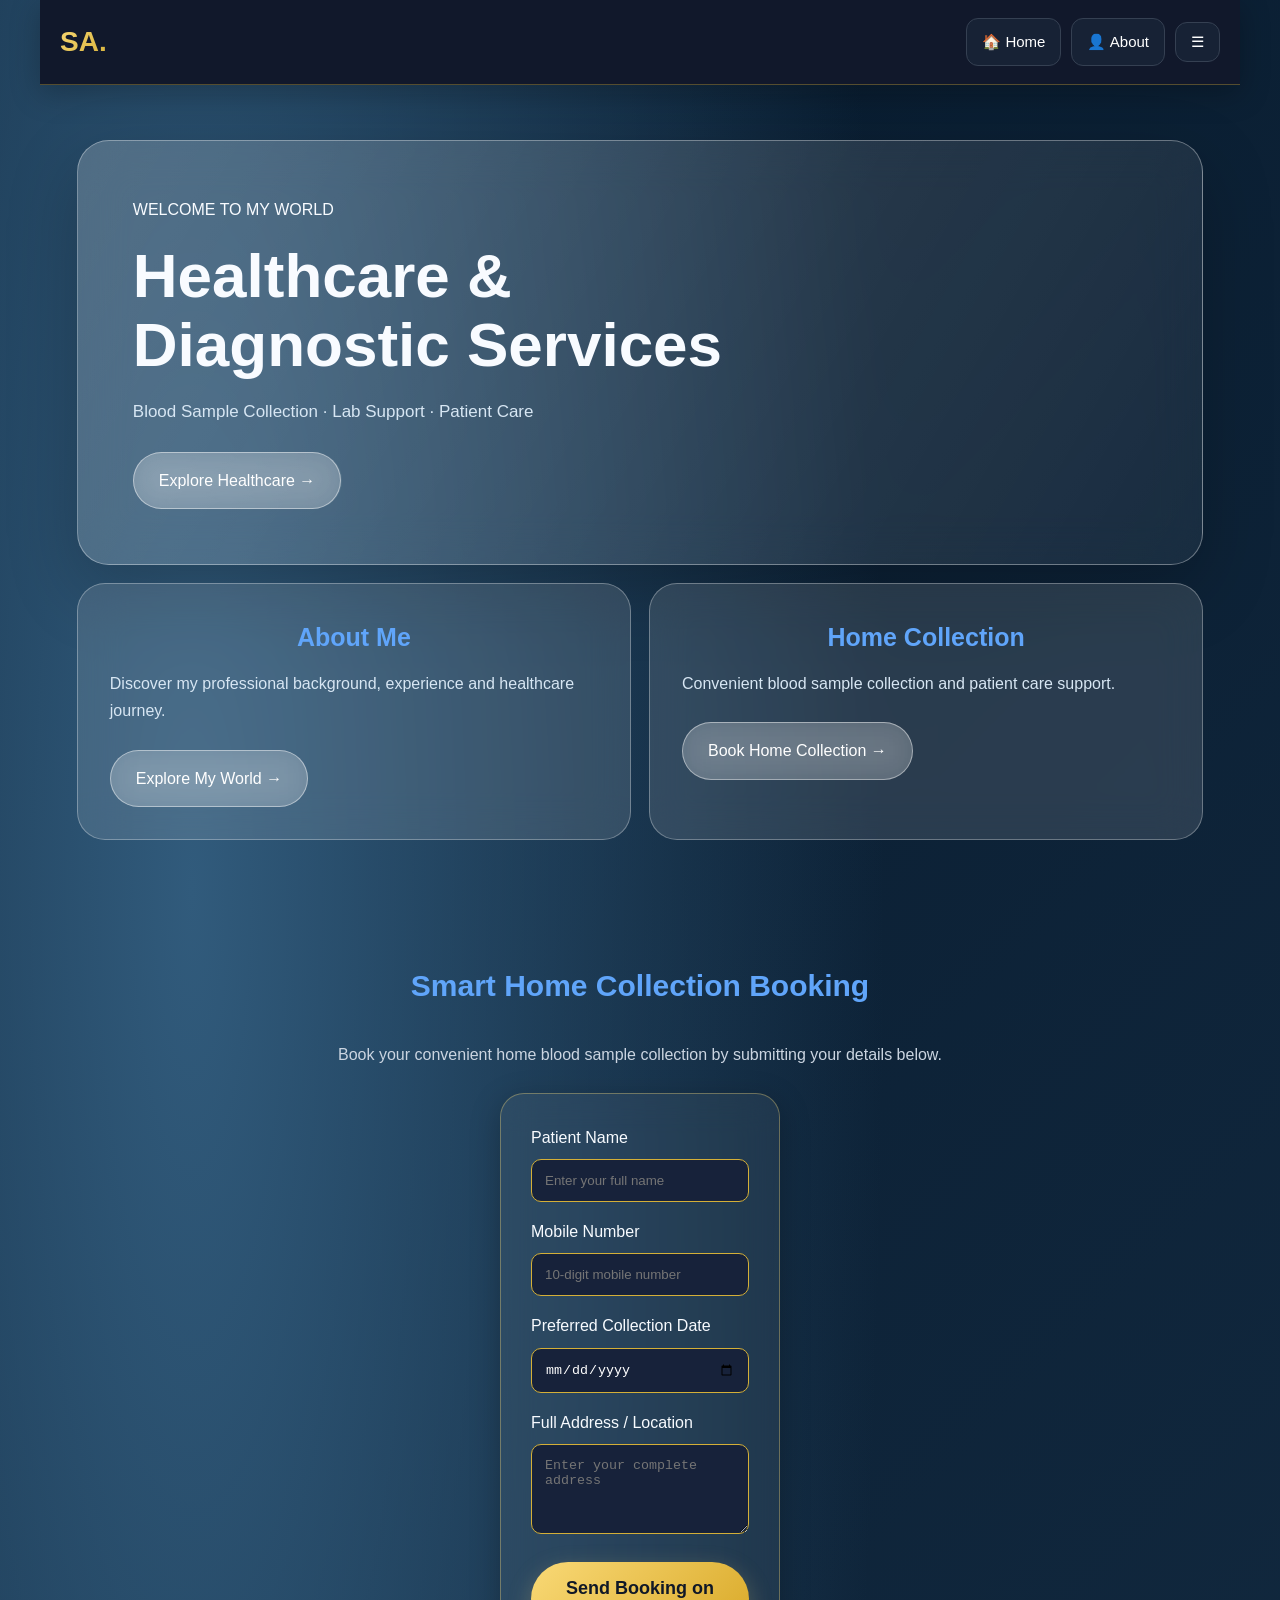
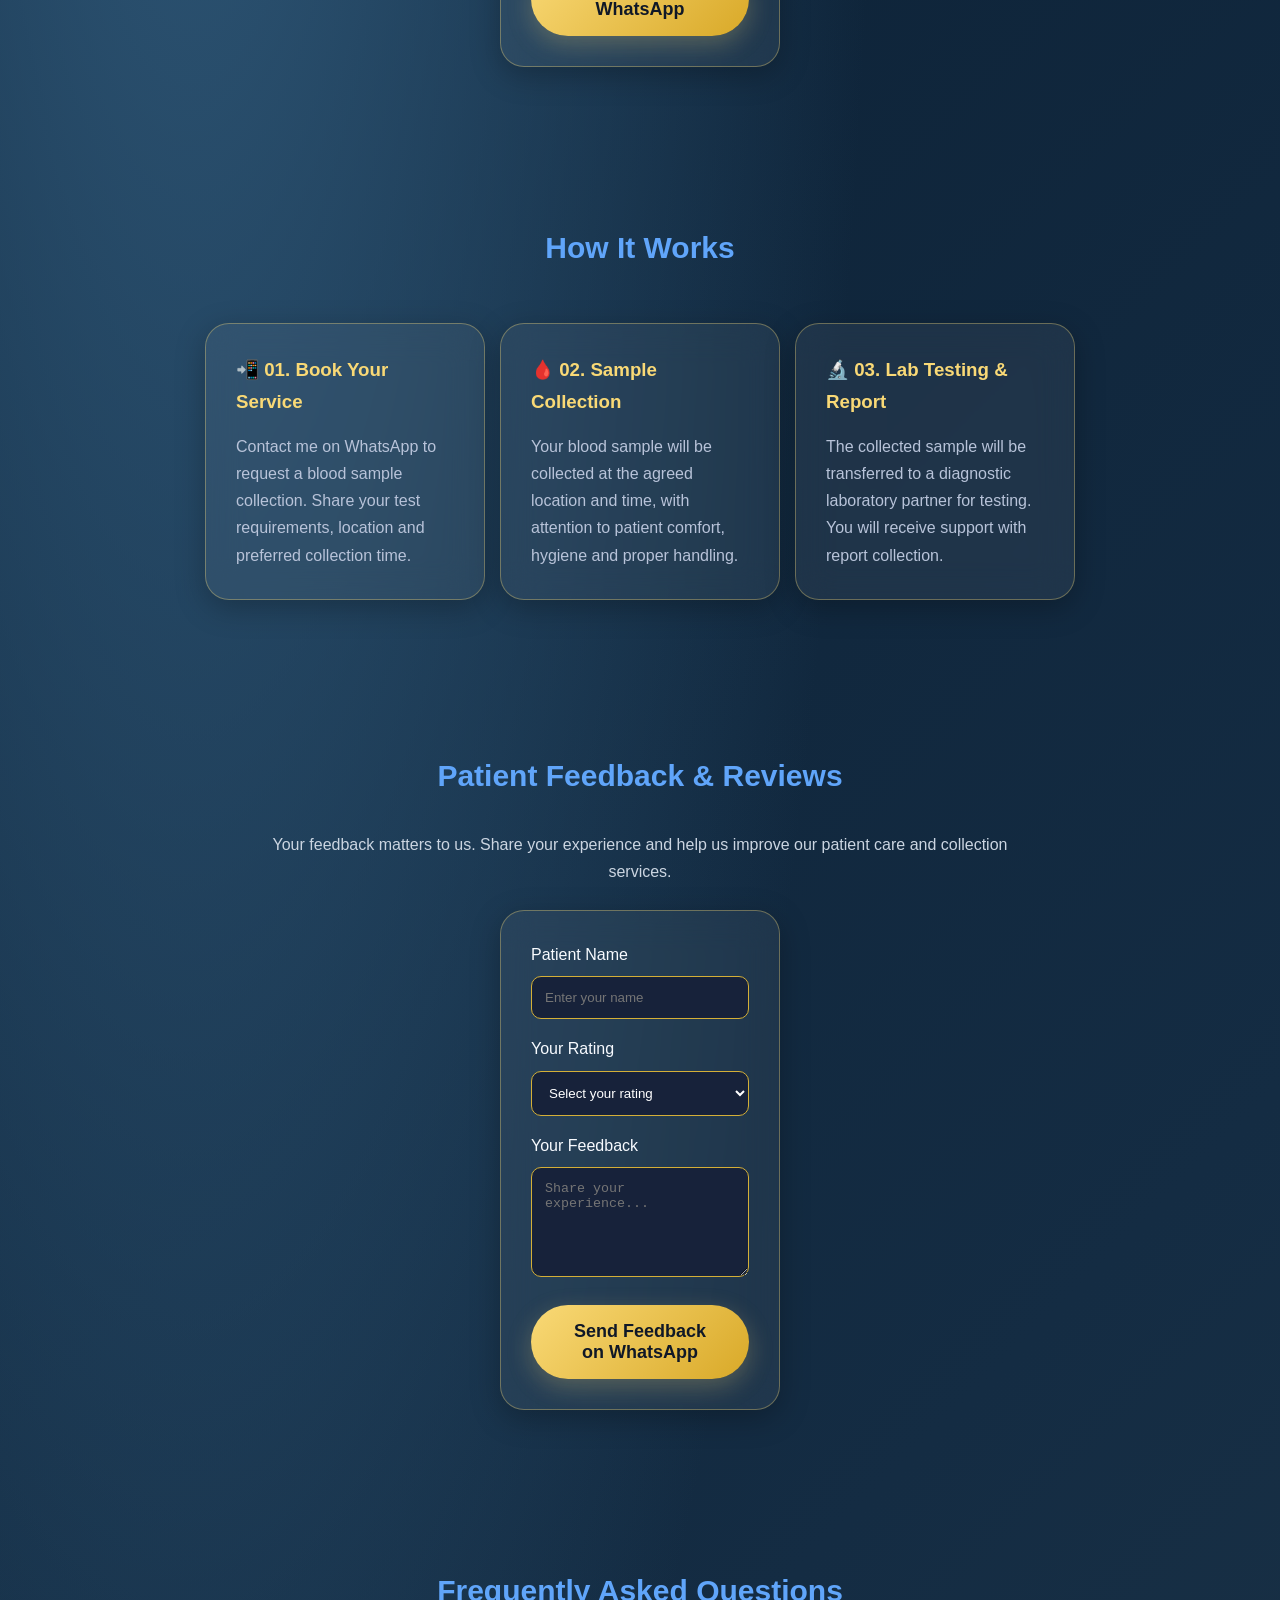
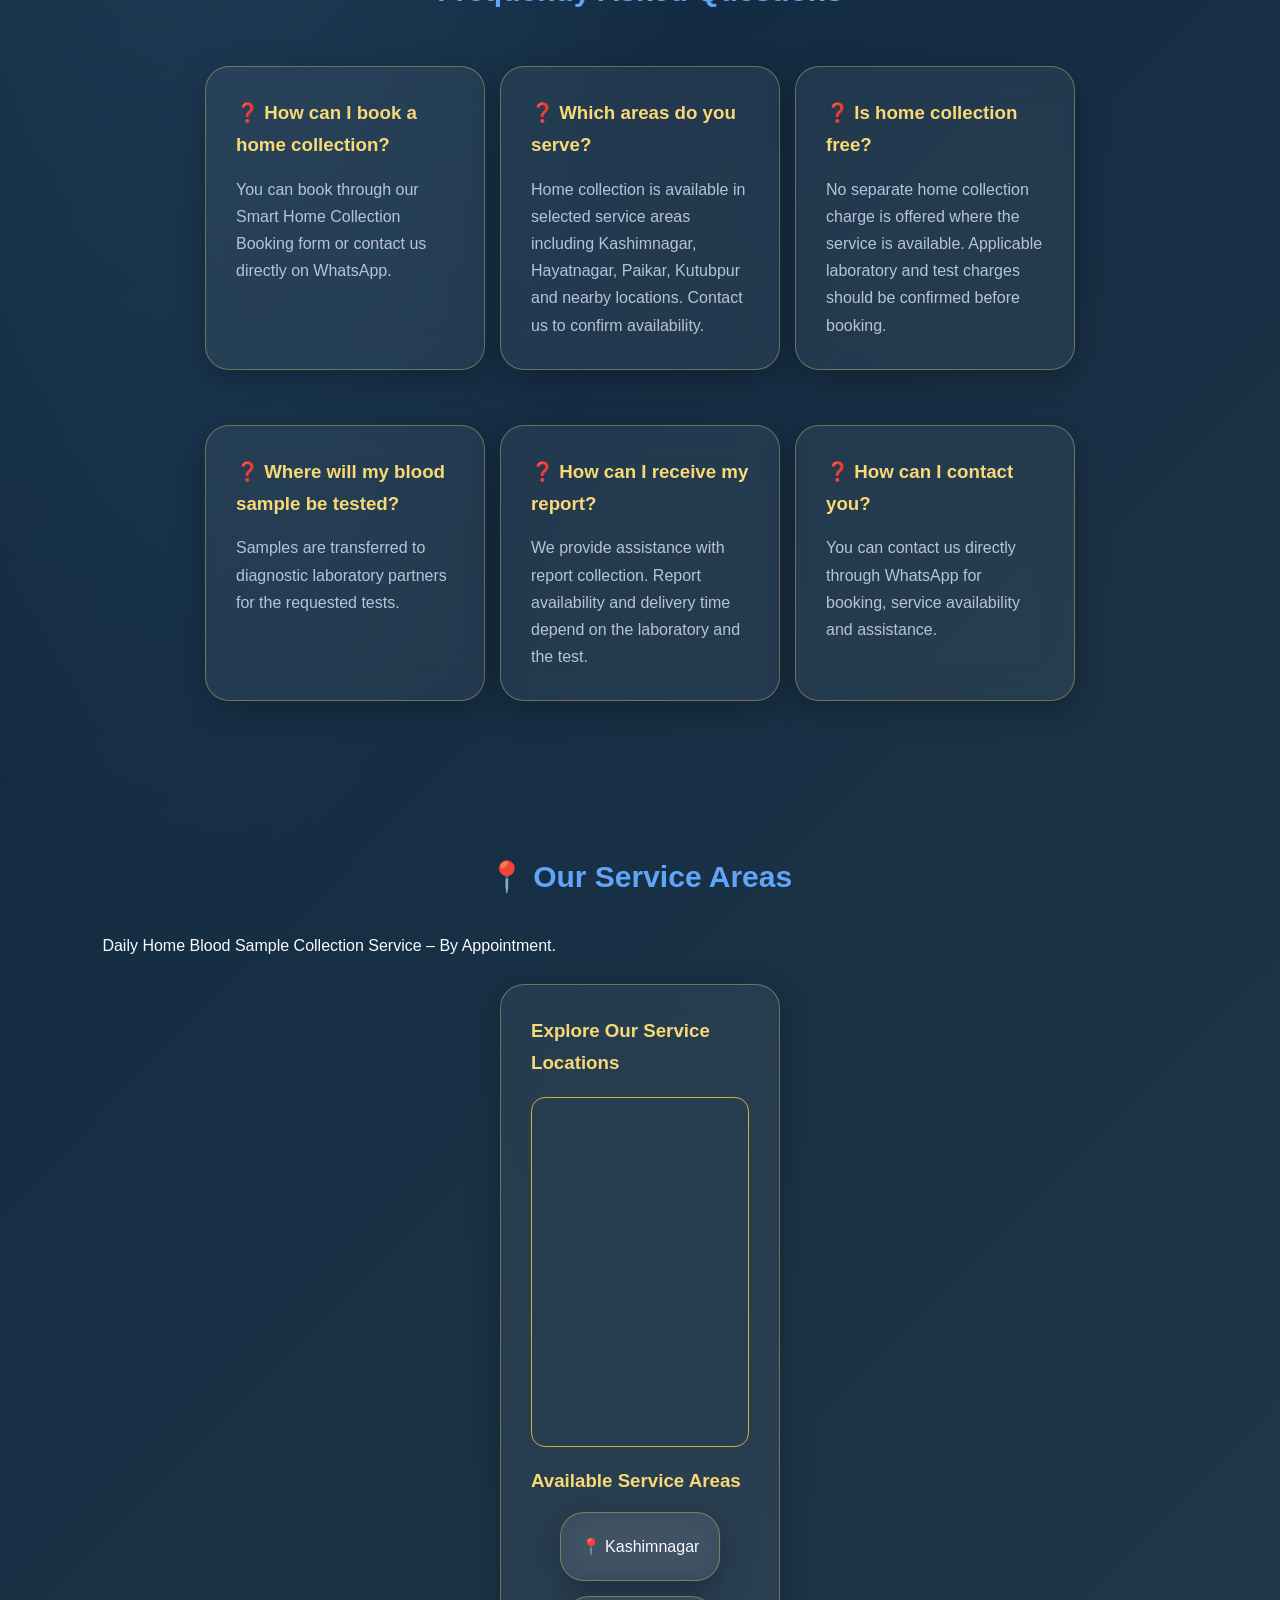
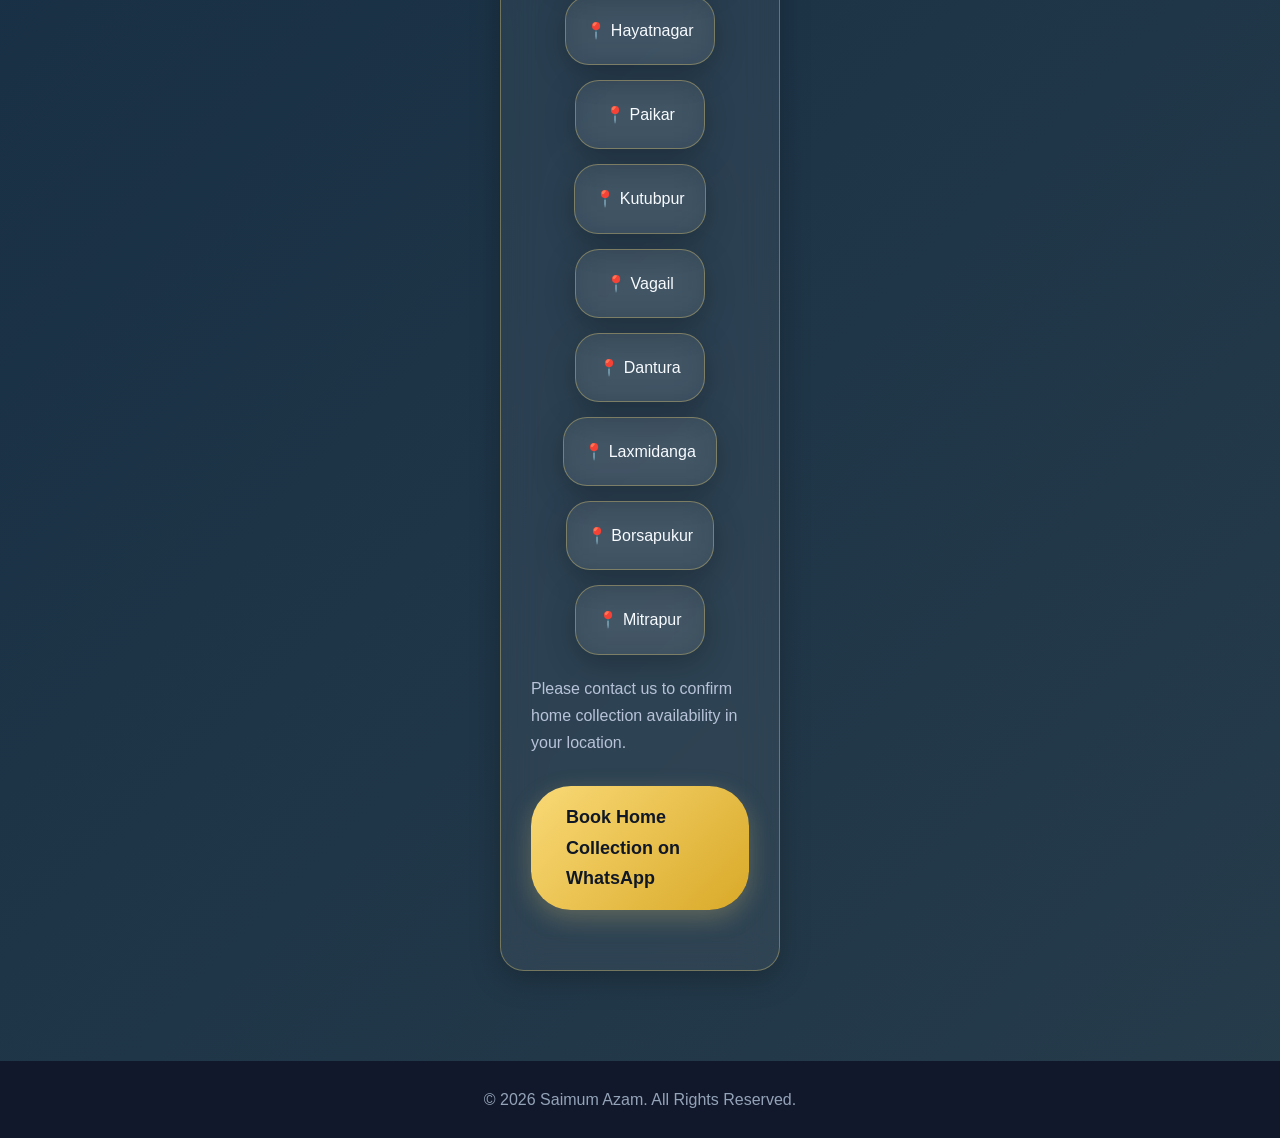
==== index.html @ 16624989 "Create premium frosted glass homepage" ====
<!DOCTYPE html>
<html lang="en">
<head>
<meta charset="UTF-8">
<meta name="viewport" content="width=device-width, initial-scale=1.0">
<title>Saimum Azam | Personal Website</title>
<meta name="description" content="Saimum Azam from West Bengal, India. Technology enthusiast, aspiring developer and digital creator. Explore my personal website, projects and interests.">
<meta name="google-site-verification" content="7d-utAZYoabs7Ca2PyUPrSpho9dDaX7zHXLuZ9Oqc-A" />
  <style>
* {
  margin: 0;
  padding: 0;
  box-sizing: border-box;
  scroll-behavior: smooth;
}

body {
  font-family: Arial, sans-serif;
  background: #0b1020;
  color: #ffffff;
  line-height: 1.7;
}

header {
  padding: 22px 8%;
  display: flex;
  justify-content: space-between;
  align-items: center;
  background: #11182b;
}

.logo {
  font-size: 23px;
  font-weight: bold;
  color: #60a5fa;
}

nav a {
  color: white;
  text-decoration: none;
  margin-left: 18px;
  font-size: 14px;
}
.hero {
    min-height: auto;
    width: 100%;
    display: flex;
    flex-direction: column;
    justify-content: center;
    align-items: center;
    text-align: center;
    padding: 65px 20px 55px;
    gap: 15px;
}
.avatar {
  width: 115px;
  height: 115px;
  border-radius: 50%;
  object-fit: cover;
  border: 3px solid #f5c542;
  box-shadow: 0 0 12px #f5c542,
              0 0 28px rgba(245,197,66,0.4);
  display: block;
  margin-bottom: 25px;
}

.hero h1 {
  font-size: 42px;
  margin-bottom: 10px;
}

.hero h1 span {
  background: linear-gradient(90deg, #f5c542, #fff1a8, #d4a017);
  -webkit-background-clip: text;
  background-clip: text;
  -webkit-text-fill-color: transparent;
  font-weight: 800;
  letter-spacing: 1px;
}

.hero p {
  color: #b8c3d9;
  max-width: 550px;
}

.btn {
  display: inline-block;
  margin-top: 25px;
  padding: 12px 25px;
  background: #2563eb;
  color: white;
  border-radius: 30px;
  text-decoration: none;
}

section {
  padding: 65px 8%;
}

h2 {
  text-align: center;
  font-size: 30px;
  margin-bottom: 30px;
  color: #60a5fa;
}

.about {
  text-align: center;
  color: #cbd5e1;
  max-width: 750px;
  margin: auto;
}

.skills, .projects {
  display: flex;
  justify-content: center;
  flex-wrap: wrap;
  gap: 15px;
}

.skill, .project {
  background: #17223a;
  border: 1px solid #293957;
  padding: 20px;
  border-radius: 15px;
}

.skill {
  min-width: 130px;
  text-align: center;
}

.project {
  width: 280px;
}

.project p {
  color: #b8c3d9;
  margin-top: 8px;
}

.contact {
  text-align: center;
  color: #cbd5e1;
}

footer {
  text-align: center;
  padding: 25px;
  background: #11182b;
  color: #94a3b8;
}

@media(max-width:600px) {
  header {
    flex-direction: column;
    gap: 12px;
  }

  nav a {
    margin: 0 7px;
  }

  .hero h1 {
    font-size: 32px;
  }
}
  /* PREMIUM HEADER DESIGN */
header {
  position: sticky;
  top: 0;
  z-index: 999;
  display: flex;
  justify-content: space-between;
  align-items: center;
  padding: 22px 8%;
  background: rgba(15, 23, 42, 0.88);
  backdrop-filter: blur(18px);
  border-bottom: 1px solid rgba(212, 175, 55, 0.35);
  box-shadow: 0 8px 30px rgba(0, 0, 0, 0.25);
}

.logo {
  font-size: 30px;
  font-weight: 800;
  background: linear-gradient(135deg, #f9d976, #d4af37);
  -webkit-background-clip: text;
  -webkit-text-fill-color: transparent;
}

nav a {
  color: #ffffff;
  text-decoration: none;
  font-weight: 600;
  transition: 0.3s;
}

nav a:hover {
  color: #f9d976;
}/* PREMIUM WEBSITE EFFECTS */
body {
  background: linear-gradient(135deg, #080d1c, #111b35, #080d1c);
  color: #ffffff;
}

.hero {
  padding: 100px 20px;
  text-align: center;
}

.avatar {
  border: 4px solid #f9d976;
  box-shadow: 0 0 30px rgba(249,217,118,0.35);
}

.btn {
  background: linear-gradient(135deg, #f9d976, #d4a72c);
  color: #101827;
  border-radius: 40px;
  font-weight: 700;
  box-shadow: 0 8px 25px rgba(249,217,118,0.25);
}

.btn:hover {
  transform: translateY(-4px);
}
/* PREMIUM GLASS SKILL CARDS */
.skill {
  background: rgba(255,255,255,0.06);
  backdrop-filter: blur(18px);
  -webkit-backdrop-filter: blur(18px);
  border: 1px solid rgba(249,217,118,0.35);
  border-radius: 24px;
  box-shadow: 0 8px 30px rgba(0,0,0,0.25);
  transition: all 0.4s ease;
}

.skill:hover {
  transform: translateY(-10px) scale(1.04);
  border-color: #f9d976;
  box-shadow: 0 12px 35px rgba(249,217,118,0.25);
}
/* PREMIUM PROJECT CARDS */
.project {
  background: rgba(255,255,255,0.06);
  backdrop-filter: blur(18px);
  -webkit-backdrop-filter: blur(18px);
  border: 1px solid rgba(249,217,118,0.35);
  border-radius: 24px;
  padding: 30px;
  margin: 20px 0;
  box-shadow: 0 8px 30px rgba(0,0,0,0.25);
  transition: all 0.4s ease;
}

.project:hover {
  transform: translateY(-10px);
  border-color: #f9d976;
  box-shadow: 0 12px 35px rgba(249,217,118,0.25);
}

.project h3 {
  color: #f9d976;
  margin-bottom: 15px;
}
/* PREMIUM PROJECT ANIMATION */
.project {
  animation: fadeUp 0.8s ease both;
}

.project:hover {
  transform: translateY(-10px) scale(1.02);
  border-color: #f9d976;
  box-shadow: 0 15px 40px rgba(249, 217, 118, 0.25);
}

@keyframes fadeUp {
  from {
    opacity: 0;
    transform: translateY(30px);
  }
  to {
    opacity: 1;
    transform: translateY(0);
  }
}
/* PREMIUM CONTACT BUTTONS */
.contact-buttons {
  display: flex;
  flex-direction: column;
  align-items: center;
  gap: 18px;
  margin: 30px auto;
}

.contact-btn {
  display: inline-block;
  padding: 16px 35px;
  background: linear-gradient(135deg, #f9d976, #d9a928);
  color: #101827;
  text-decoration: none;
  font-weight: 700;
  font-size: 18px;
  border-radius: 40px;
  box-shadow: 0 8px 25px rgba(249,217,118,0.25);
  transition: 0.3s ease;
}

.contact-btn:hover {
  transform: translateY(-5px);
}
/* Common Navigation Alignment */
header {
    width: 100%;
    text-align: center;
}

nav {
    display: flex;
    flex-wrap: wrap;
    justify-content: center;
    align-items: center;
    gap: 12px;
    width: 100%;
    max-width: 1100px;
    margin: 15px auto;
    padding: 12px 10px;
}

nav a {
    display: inline-flex;
    align-items: center;
    justify-content: center;
    text-align: center;
    white-space: nowrap;
    padding: 10px 15px;
    border-radius: 25px;
    text-decoration: none;
}

@media (max-width: 600px) {
    nav {
        gap: 8px;
        padding: 10px 5px;
    }

    nav a {
        padding: 9px 12px;
        font-size: 14px;
    }
}
/* PROFESSIONAL HEADER DESIGN */

.site-header {
  width: 100%;
  max-width: 1200px;
  margin: auto;
  padding: 18px 20px;
  display: flex;
  justify-content: space-between;
  align-items: center;
  background: #11182b;
  position: relative;
  z-index: 1000;
}

.site-header .logo {
  font-size: 28px;
  font-weight: bold;
  color: #d8b477;
}

.nav-actions {
  display: flex;
  align-items: center;
  gap: 10px;
}

.nav-icon,
.menu-toggle {
  display: inline-flex;
  align-items: center;
  justify-content: center;
  padding: 10px 15px;
  border: 1px solid #354052;
  border-radius: 12px;
  background: #172235;
  color: white;
  text-decoration: none;
  font-size: 15px;
  cursor: pointer;
}

.nav-icon:hover,
.menu-toggle:hover {
  background: #d8b477;
  color: #11182b;
}

.menu-wrap {
  position: relative;
}

.menu-panel {
  display: none;
  position: absolute;
  top: 55px;
  right: 0;
  width: 240px;
  padding: 10px;
  background: #11182b;
  border: 1px solid #354052;
  border-radius: 14px;
  box-shadow: 0 10px 30px #0008;
}

.menu-panel.show {
  display: block;
}

.menu-panel a {
  display: block;
  padding: 12px;
  color: white;
  text-decoration: none;
  border-radius: 8px;
}

.menu-panel a:hover {
  background: #26364c;
  color: #d8b477;
}

@media (max-width: 600px) {
  .site-header {
    padding: 14px 10px;
  }

  .nav-actions {
    gap: 6px;
  }

  .nav-icon,
  .menu-toggle {
    padding: 9px 10px;
    font-size: 13px;
  }

  .site-header .logo {
    font-size: 23px;
  }
}
/* Homepage: show only selected sections */
body > section:not(#healthcare):not(#workflow):not(#booking):not(#reviews):not(#faq):not(#service-areas) {
    display: none !important;
}
    /* PREMIUM FROSTED GLASS HOMEPAGE */

body {
  background:
    radial-gradient(ellipse at 15% 15%, #315b7c 0%, transparent 45%),
    linear-gradient(135deg, #071a2d, #142c43 55%, #263c4b);
  color: #f8fbff;
  font-family: Inter, Arial, sans-serif;
}

.glass-home {
  padding: 55px 6%;
  max-width: 1450px;
  margin: auto;
}

.glass-hero {
  min-height: 390px;
  display: flex;
  align-items: center;
  padding: 55px;
  border: 1px solid rgba(255,255,255,.35);
  border-radius: 32px;
  background: linear-gradient(
    120deg,
    rgba(255,255,255,.20),
    rgba(255,255,255,.05)
  );
  backdrop-filter: blur(24px);
  -webkit-backdrop-filter: blur(24px);
  box-shadow: 0 25px 70px rgba(0,0,0,.22);
}

.glass-content {
  max-width: 650px;
}

.glass-content h1 {
  font-size: clamp(36px, 5vw, 62px);
  line-height: 1.12;
  margin: 18px 0;
}

.glass-content p {
  color: #d7e6f3;
  font-size: 17px;
}

.glass-button {
  display: inline-block;
  margin-top: 25px;
  padding: 14px 25px;
  border-radius: 50px;
  color: white;
  text-decoration: none;
  border: 1px solid rgba(255,255,255,.45);
  background: rgba(255,255,255,.20);
  backdrop-filter: blur(15px);
  transition: .3s ease;
}

.glass-button:hover {
  background: rgba(255,255,255,.35);
  transform: translateY(-3px);
}

.glass-grid {
  display: grid;
  grid-template-columns: 1fr 1fr;
  gap: 18px;
  margin-top: 18px;
}

.glass-card {
  min-height: 220px;
  padding: 32px;
  border-radius: 28px;
  border: 1px solid rgba(255,255,255,.30);
  background: rgba(255,255,255,.12);
  backdrop-filter: blur(22px);
  -webkit-backdrop-filter: blur(22px);
  transition: .3s ease;
}

.glass-card:hover {
  transform: translateY(-6px);
  background: rgba(255,255,255,.20);
}

.glass-card h2 {
  font-size: 25px;
  margin-bottom: 12px;
}

.glass-card p {
  color: #d7e6f3;
}

@media(max-width:700px) {
  .glass-home {
    padding: 25px 16px;
  }

  .glass-hero {
    min-height: 340px;
    padding: 28px;
  }

  .glass-grid {
    grid-template-columns: 1fr;
  }

  .glass-card {
    min-height: 180px;
  }
}
</style>
</head>

<body>

<header class="site-header">

  <div class="logo">SA.</div>

  <div class="nav-actions">

    <a href="index.html" class="nav-icon">
      🏠 Home
    </a>

    <a href="about.html" class="nav-icon">
      👤 About
    </a>

    <div class="menu-wrap">

      <button class="menu-toggle"
      onclick="document.getElementById('siteMenu').classList.toggle('show')">
        ☰
      </button>

      <div class="menu-panel" id="siteMenu">

        <a href="skills.html">Skills</a>
        <a href="projects.html">Projects</a>
        <a href="healthcare.html">Healthcare</a>
        <a href="experience.html">Experience</a>
        <a href="professional-skills.html">Professional Skills</a>
        <a href="highlights.html">Highlights</a>
        <a href="service-areas.html">Service Areas</a>

      </div>
    </div>

  </div>

</header>
<main class="glass-home" id="home">

  <section class="glass-hero">
    <div class="glass-content">
      <span>WELCOME TO MY WORLD</span>

      <h1>
        Healthcare &<br>
        Diagnostic Services
      </h1>

      <p>
        Blood Sample Collection · Lab Support · Patient Care
      </p>

      <a href="healthcare.html" class="glass-button">
        Explore Healthcare →
      </a>
    </div>
  </section>

  <div class="glass-grid">

    <section class="glass-card">
      <h2>About Me</h2>
      <p>
        Discover my professional background,
        experience and healthcare journey.
      </p>
      <a href="about.html" class="glass-button">
        Explore My World →
      </a>
    </section>

    <section class="glass-card">
      <h2>Home Collection</h2>
      <p>
        Convenient blood sample collection
        and patient care support.
      </p>
      <a href="healthcare.html" class="glass-button">
        Book Home Collection →
      </a>
    </section>

  </div>

</main>


<section id="booking">
  <h2>Smart Home Collection Booking</h2>

  <div class="about">
    <p>Book your convenient home blood sample collection by submitting your details below.</p>
  </div>

  <div class="project" style="max-width:520px;margin:25px auto;">
    <form id="homeBookingForm">

      <label>Patient Name</label>
      <input type="text" id="patientName" required
        placeholder="Enter your full name"
        style="width:100%;padding:13px;margin:8px 0 16px;border-radius:10px;border:1px solid #d4af37;background:#17223a;color:white;">

      <label>Mobile Number</label>
      <input type="tel" id="patientPhone" required
        pattern="[0-9]{10}" maxlength="10"
        placeholder="10-digit mobile number"
        style="width:100%;padding:13px;margin:8px 0 16px;border-radius:10px;border:1px solid #d4af37;background:#17223a;color:white;">

      <label>Preferred Collection Date</label>
      <input type="date" id="collectionDate" required
        style="width:100%;padding:13px;margin:8px 0 16px;border-radius:10px;border:1px solid #d4af37;background:#17223a;color:white;">

      <label>Full Address / Location</label>
      <textarea id="patientAddress" required
        placeholder="Enter your complete address"
        style="width:100%;padding:13px;margin:8px 0 20px;border-radius:10px;border:1px solid #d4af37;background:#17223a;color:white;min-height:90px;"></textarea>

      <button type="submit" class="contact-btn"
        style="width:100%;border:none;cursor:pointer;">
        Send Booking on WhatsApp
      </button>

    </form>
  </div>
</section>

<script>
document.getElementById("homeBookingForm").addEventListener("submit", function(e) {
  e.preventDefault();

  const name = document.getElementById("patientName").value.trim();
  const phone = document.getElementById("patientPhone").value.trim();
  const date = document.getElementById("collectionDate").value;
  const address = document.getElementById("patientAddress").value.trim();

  const message =
    "Hello, I want to book a home blood sample collection.%0A%0A" +
    "Patient Name: " + encodeURIComponent(name) + "%0A" +
    "Mobile: " + encodeURIComponent(phone) + "%0A" +
    "Preferred Date: " + encodeURIComponent(date) + "%0A" +
    "Address: " + encodeURIComponent(address);

  window.open("https://wa.me/917797911282?text=" + message, "_blank");
});
</script>
  
<section id="workflow">
  <h2>How It Works</h2>

  <div class="projects">

    <div class="project">
      <h3>📲 01. Book Your Service</h3>
      <p>
        Contact me on WhatsApp to request a blood sample
        collection. Share your test requirements, location
        and preferred collection time.
      </p>
    </div>

    <div class="project">
      <h3>🩸 02. Sample Collection</h3>
      <p>
        Your blood sample will be collected at the
        agreed location and time, with attention to
        patient comfort, hygiene and proper handling.
      </p>
    </div>

    <div class="project">
      <h3>🔬 03. Lab Testing & Report</h3>
      <p>
        The collected sample will be transferred to a
        diagnostic laboratory partner for testing.
        You will receive support with report collection.
      </p>
    </div>

  </div>
</section>
  
<section id="reviews">
  <h2>Patient Feedback & Reviews</h2>

  <div class="about">
    <p>
      Your feedback matters to us.
      Share your experience and help us improve
      our patient care and collection services.
    </p>
  </div>

  <div class="project"
       style="max-width:520px;margin:25px auto;">

    <form id="feedbackForm">

      <label>Patient Name</label>
      <input type="text" id="reviewName"
        required placeholder="Enter your name"
        style="width:100%;padding:13px;margin:8px 0 16px;border-radius:10px;border:1px solid #d4af37;background:#17223a;color:white;">

      <label>Your Rating</label>
      <select id="reviewRating" required
        style="width:100%;padding:13px;margin:8px 0 16px;border-radius:10px;border:1px solid #d4af37;background:#17223a;color:white;">
        <option value="">Select your rating</option>
        <option value="5 Stars">⭐⭐⭐⭐⭐ Excellent</option>
        <option value="4 Stars">⭐⭐⭐⭐ Very Good</option>
        <option value="3 Stars">⭐⭐⭐ Good</option>
        <option value="2 Stars">⭐⭐ Needs Improvement</option>
        <option value="1 Star">⭐ Poor</option>
      </select>

      <label>Your Feedback</label>
      <textarea id="reviewMessage" required
        placeholder="Share your experience..."
        style="width:100%;padding:13px;margin:8px 0 20px;border-radius:10px;border:1px solid #d4af37;background:#17223a;color:white;min-height:110px;"></textarea>

      <button type="submit" class="contact-btn"
        style="width:100%;border:none;cursor:pointer;">
        Send Feedback on WhatsApp
      </button>

    </form>
  </div>
</section>

<script>
document.getElementById("feedbackForm")
.addEventListener("submit", function(e) {
  e.preventDefault();

  const name = document.getElementById("reviewName").value.trim();
  const rating = document.getElementById("reviewRating").value;
  const feedback = document.getElementById("reviewMessage").value.trim();

  const message =
    "Patient Feedback%0A%0A" +
    "Name: " + encodeURIComponent(name) + "%0A" +
    "Rating: " + encodeURIComponent(rating) + "%0A" +
    "Feedback: " + encodeURIComponent(feedback);

  window.open(
    "https://wa.me/917797911282?text=" + message,
    "_blank"
  );
});
</script>
  
<section id="faq">
  <h2>Frequently Asked Questions</h2>

  <div class="projects">

    <div class="project">
      <h3>❓ How can I book a home collection?</h3>
      <p>
        You can book through our Smart Home Collection
        Booking form or contact us directly on WhatsApp.
      </p>
    </div>

    <div class="project">
      <h3>❓ Which areas do you serve?</h3>
      <p>
        Home collection is available in selected service
        areas including Kashimnagar, Hayatnagar, Paikar,
        Kutubpur and nearby locations. Contact us to
        confirm availability.
      </p>
    </div>

    <div class="project">
      <h3>❓ Is home collection free?</h3>
      <p>
        No separate home collection charge is offered
        where the service is available. Applicable
        laboratory and test charges should be confirmed
        before booking.
      </p>
    </div>

    <div class="project">
      <h3>❓ Where will my blood sample be tested?</h3>
      <p>
        Samples are transferred to diagnostic laboratory
        partners for the requested tests.
      </p>
    </div>

    <div class="project">
      <h3>❓ How can I receive my report?</h3>
      <p>
        We provide assistance with report collection.
        Report availability and delivery time depend
        on the laboratory and the test.
      </p>
    </div>

    <div class="project">
      <h3>❓ How can I contact you?</h3>
      <p>
        You can contact us directly through WhatsApp
        for booking, service availability and assistance.
      </p>
    </div>

  </div>
</section>
  <section id="experience">
  <h2>Professional Experience</h2>

  <div class="projects">
    <div class="project">
      <h3>🏆 7+ Years of Experience</h3>
      <p>
        Over 7 years of experience in healthcare support,
        blood sample collection, diagnostic lab coordination
        and patient service management.
      </p>
    </div>
  </div>
</section>
  <section id="professional-skills">
  <h2>My Professional Skills</h2>

  <div class="skills">
    <div class="skill">🩸 Blood Sample Collection</div>
    <div class="skill">🔬 Diagnostic Lab Coordination</div>
    <div class="skill">🏠 Home Sample Collection</div>
    <div class="skill">🤝 Patient Handling & Support</div>
    <div class="skill">📋 Report Coordination</div>
    <div class="skill">🏥 Healthcare Service Management</div>
  </div>
  </section>
  <section id="highlights">
  <h2>My Professional Highlights</h2>

  <div class="projects">
    <div class="project">
      <h3>🏆 7+ Years Experience</h3>
      <p>Experienced in healthcare support and diagnostic service coordination.</p>
    </div>

    <div class="project">
      <h3>🩸 Patient Care</h3>
      <p>Focused on convenient and patient-friendly blood sample collection.</p>
    </div>

    <div class="project">
      <h3>🔬 Lab Coordination</h3>
      <p>Supporting diagnostic laboratory testing and sample coordination.</p>
    </div>

    <div class="project">
      <h3>🤝 Reliable Service</h3>
      <p>Committed to professional communication and patient convenience.</p>
    </div>
  </div>
  </section>
  
<section id="service-areas">
  <h2>📍 Our Service Areas</h2>

  <p>
    Daily Home Blood Sample Collection Service – By Appointment.
  </p>

  <div class="project"
       style="max-width:850px;margin:25px auto;">

    <h3>Explore Our Service Locations</h3>

    <div style="width:100%;height:350px;overflow:hidden;border-radius:14px;border:1px solid #d4af37;margin:18px 0;">

      <iframe
        src="https://maps.google.com/maps?q=Paikar%2C%20Birbhum%2C%20West%20Bengal%2C%20India&t=&z=11&ie=UTF8&iwloc=&output=embed"
        width="100%"
        height="100%"
        style="border:0;"
        loading="lazy"
        referrerpolicy="no-referrer-when-downgrade"
        title="Service Area Map">
      </iframe>

    </div>

    <h3>Available Service Areas</h3>

    <div class="skills">
      <div class="skill">📍 Kashimnagar</div>
      <div class="skill">📍 Hayatnagar</div>
      <div class="skill">📍 Paikar</div>
      <div class="skill">📍 Kutubpur</div>
      <div class="skill">📍 Vagail</div>
      <div class="skill">📍 Dantura</div>
      <div class="skill">📍 Laxmidanga</div>
      <div class="skill">📍 Borsapukur</div>
      <div class="skill">📍 Mitrapur</div>
    </div>

    <p style="margin-top:20px;">
      Please contact us to confirm home collection
      availability in your location.
    </p>

    <div class="contact-buttons">
      <a class="contact-btn"
         href="https://wa.me/917797911282"
         target="_blank">
        Book Home Collection on WhatsApp
      </a>
    </div>

  </div>
</section>

  <section id="skills">
  <h2>My Interests</h2>
  <div class="skills">
    <div class="skill">💻 Web Development</div>
    <div class="skill">🤖 Artificial Intelligence</div>
    <div class="skill">⚡ Automation</div>
    <div class="skill">🌐 Technology</div>
    <div class="skill">🎨 Digital Creation</div>
  </div>
</section>

<section id="projects">
  <h2>My Projects</h2>
  <div class="projects">
    <div class="project">
      <h3>🌐 Personal Website</h3>
      <p>My first personal website built with HTML and CSS.</p>
    </div>
    <div class="project">
      <h3>🚀 Future Projects</h3>
      <p>More exciting projects coming soon!</p>
    </div>
  </div>
</section>

<section id="contact">
  <h2>Let's Connect</h2>
  <div class="contact">
    <p>Thank you for visiting my website.</p>
    <div class="contact-buttons">
  <a href="mailto:saimumazam@gmail.com" class="contact-btn">
    ✉️ Email Me
  </a>

  <a href="https://wa.me/917797911282" target="_blank" class="contact-btn">
    🟢 WhatsApp Me
  </a>
</div>
  <a class="btn" href="https://www.facebook.com/share/199oMXA192/" target="_blank">
  📘 Facebook
</a>

<a class="btn" href="https://www.instagram.com/i_am_saimum/" target="_blank">
  📸 Instagram
</a>
    <a class="btn" href="https://github.com/saimumazam">
      Visit My GitHub
    </a>
  </div>
</section>

<footer>
  © <span id="year"></span> Saimum Azam. All Rights Reserved.
</footer>

<script>
document.getElementById("year").textContent =
  new Date().getFullYear();
</script>

</body>
</html>
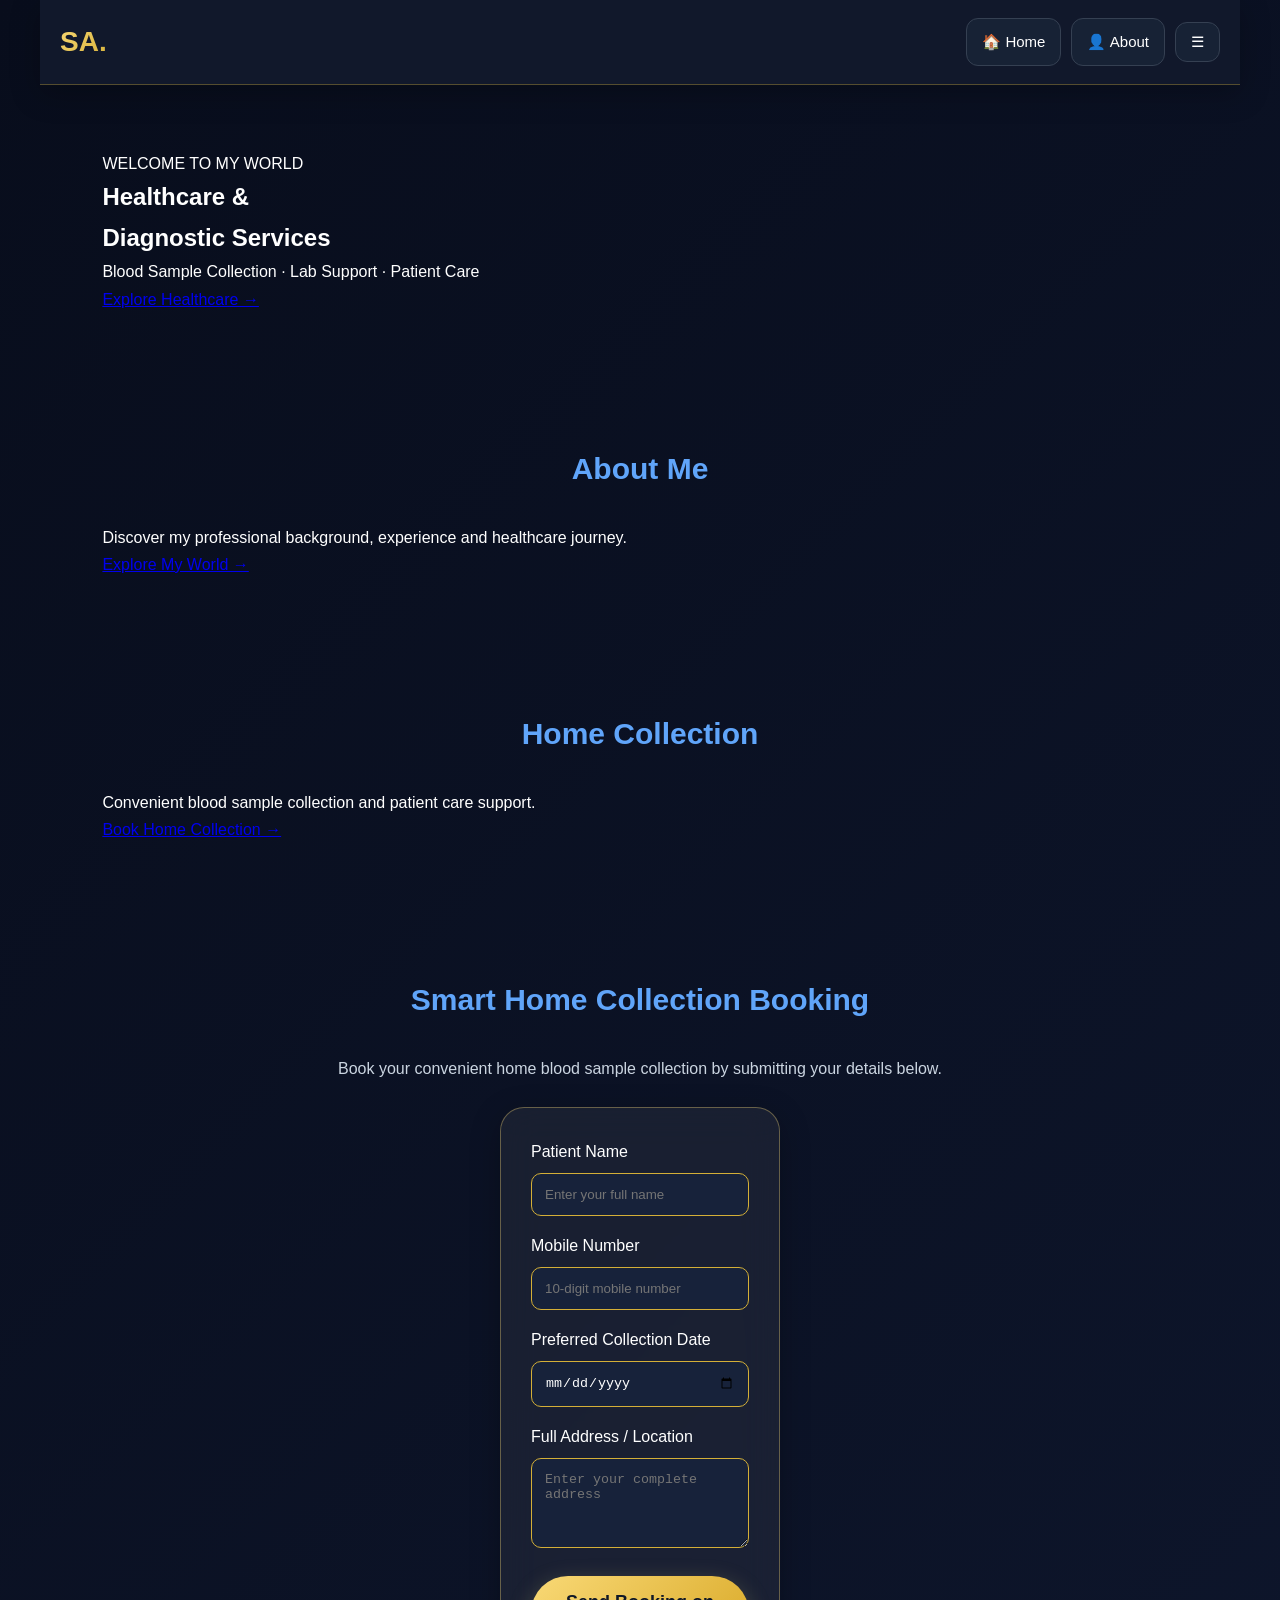
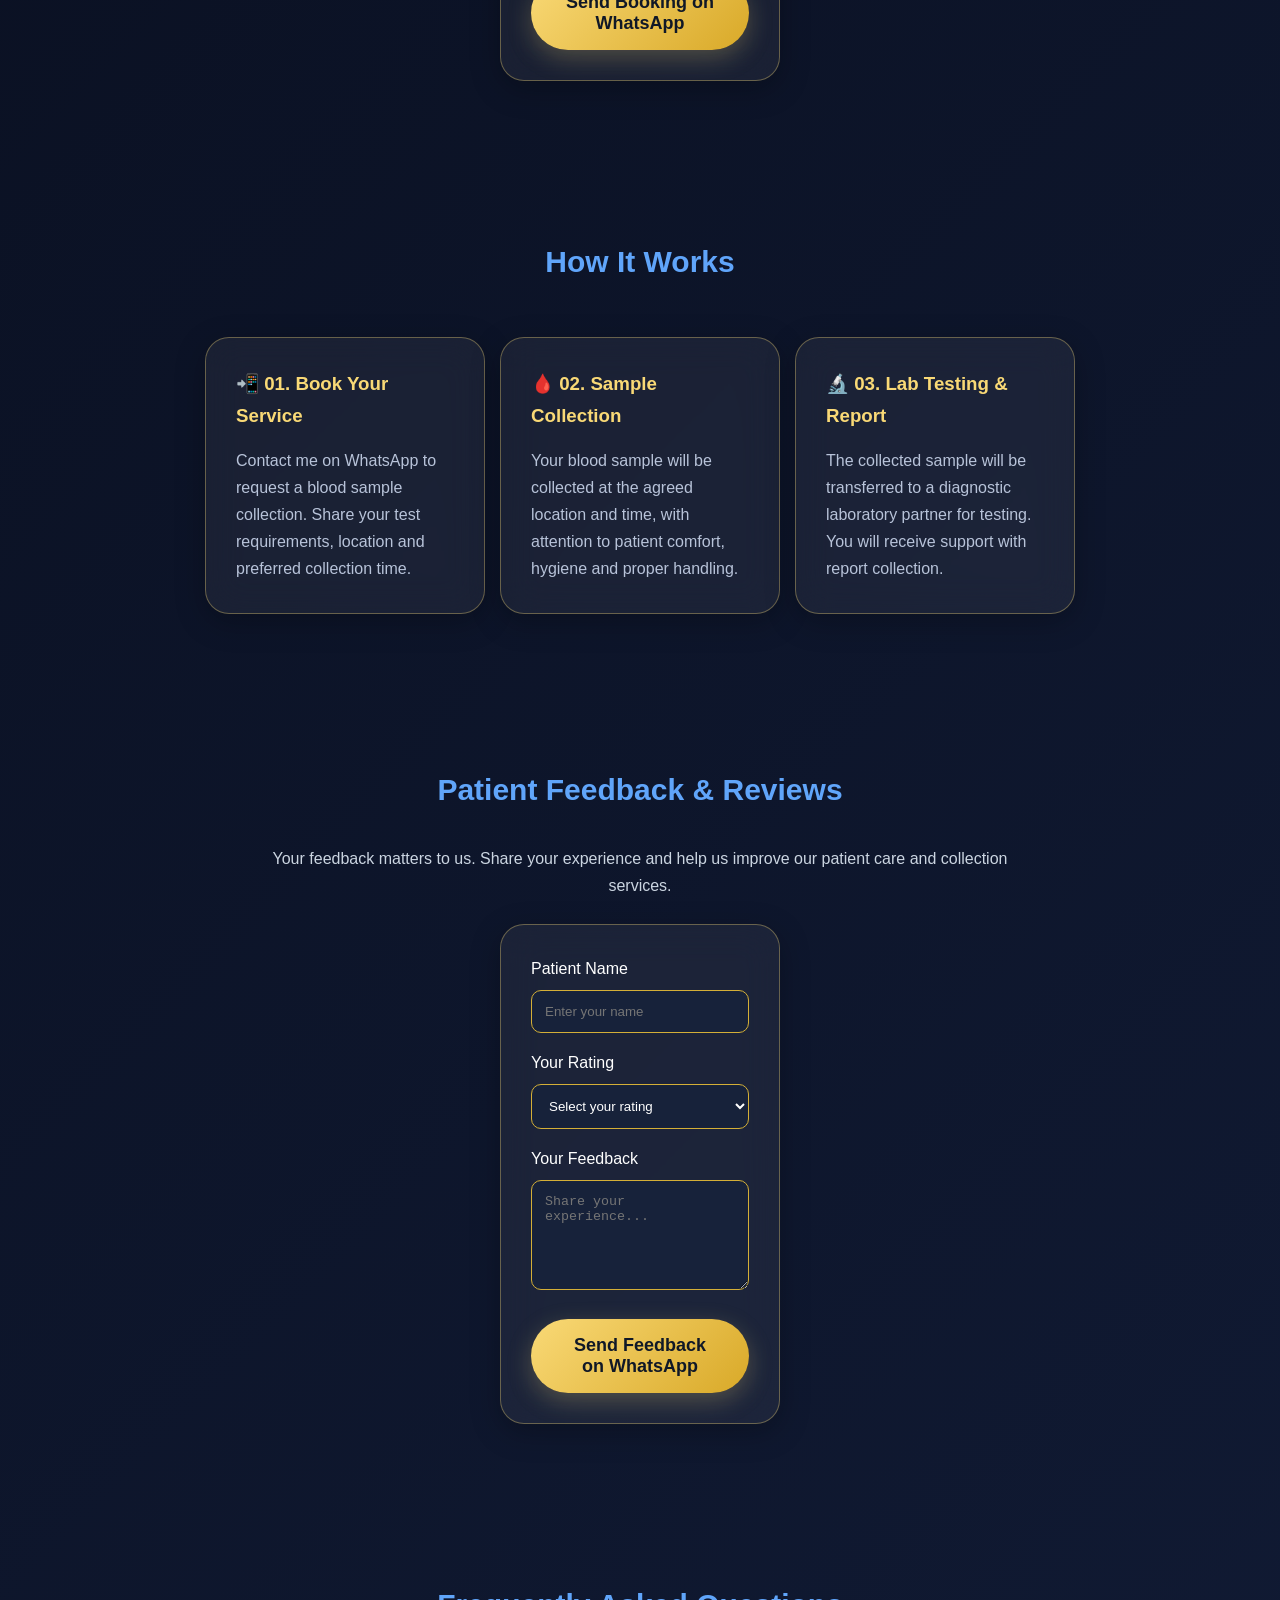
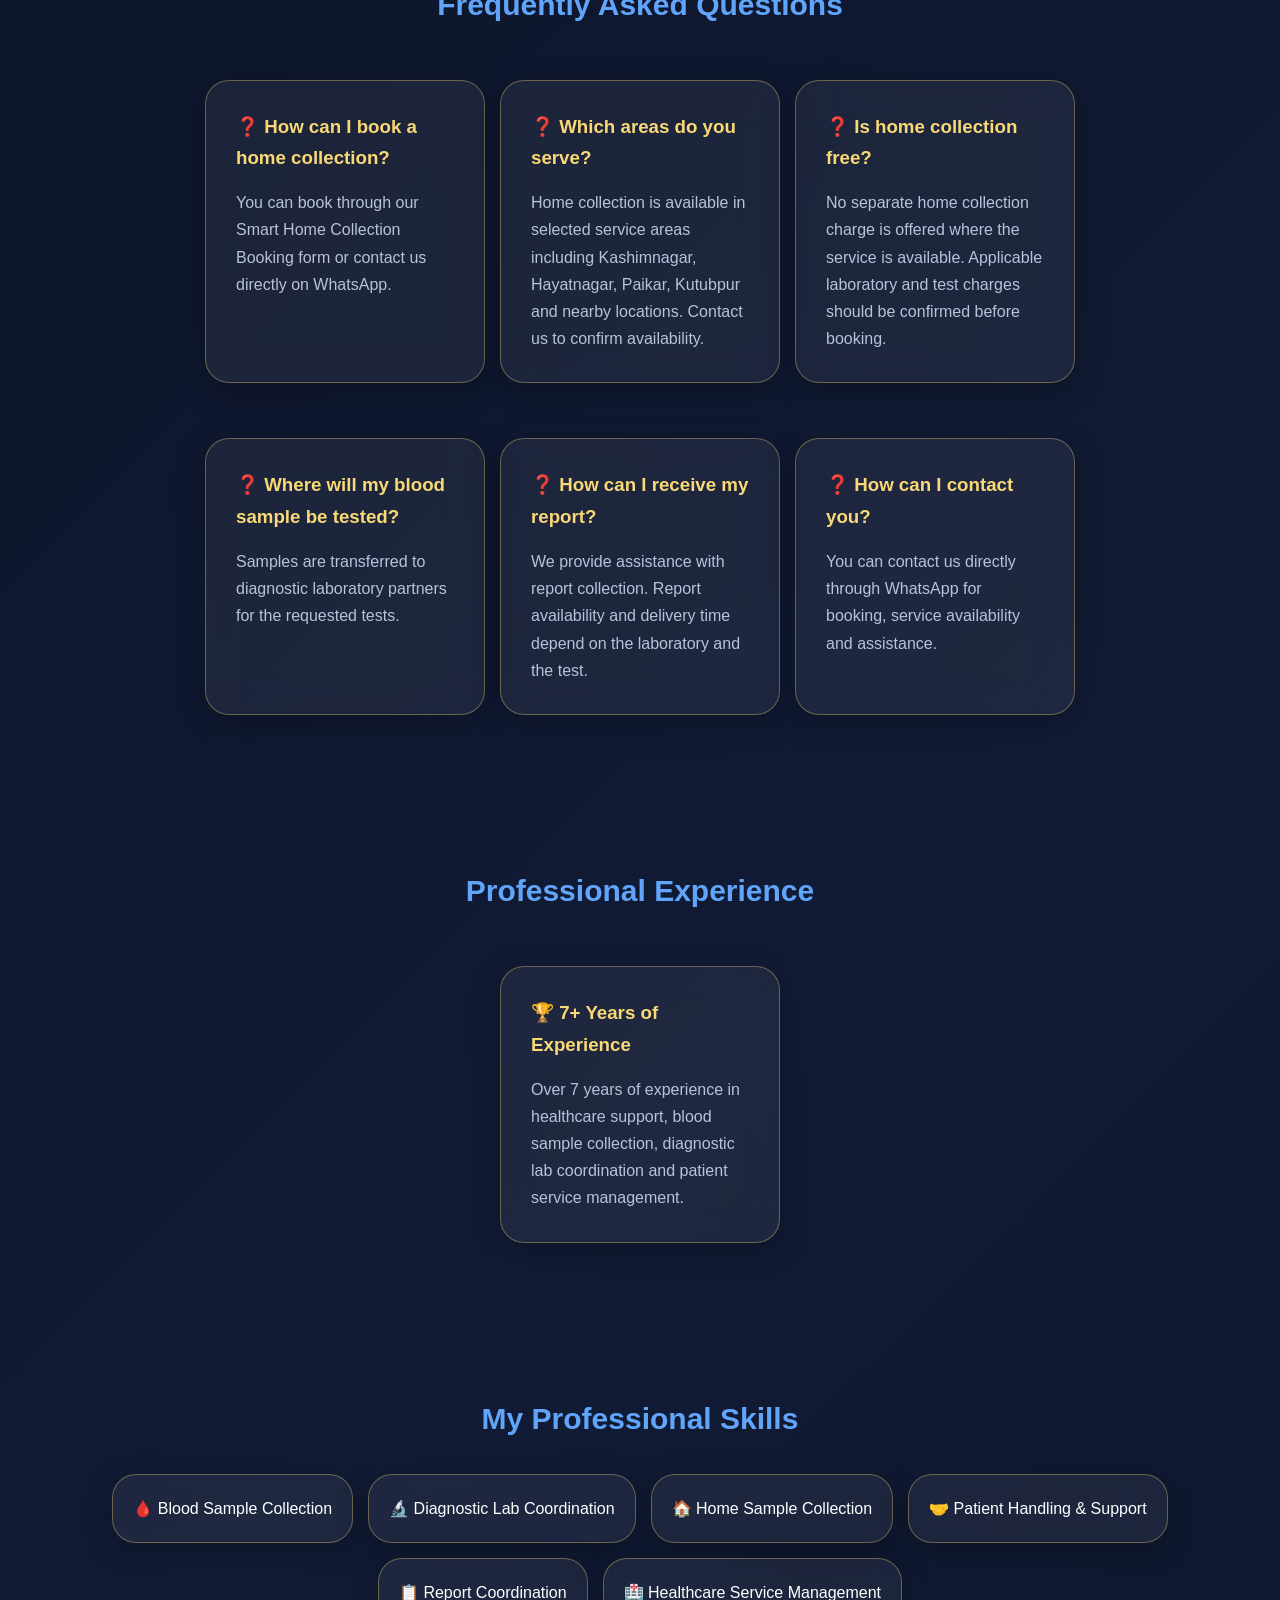
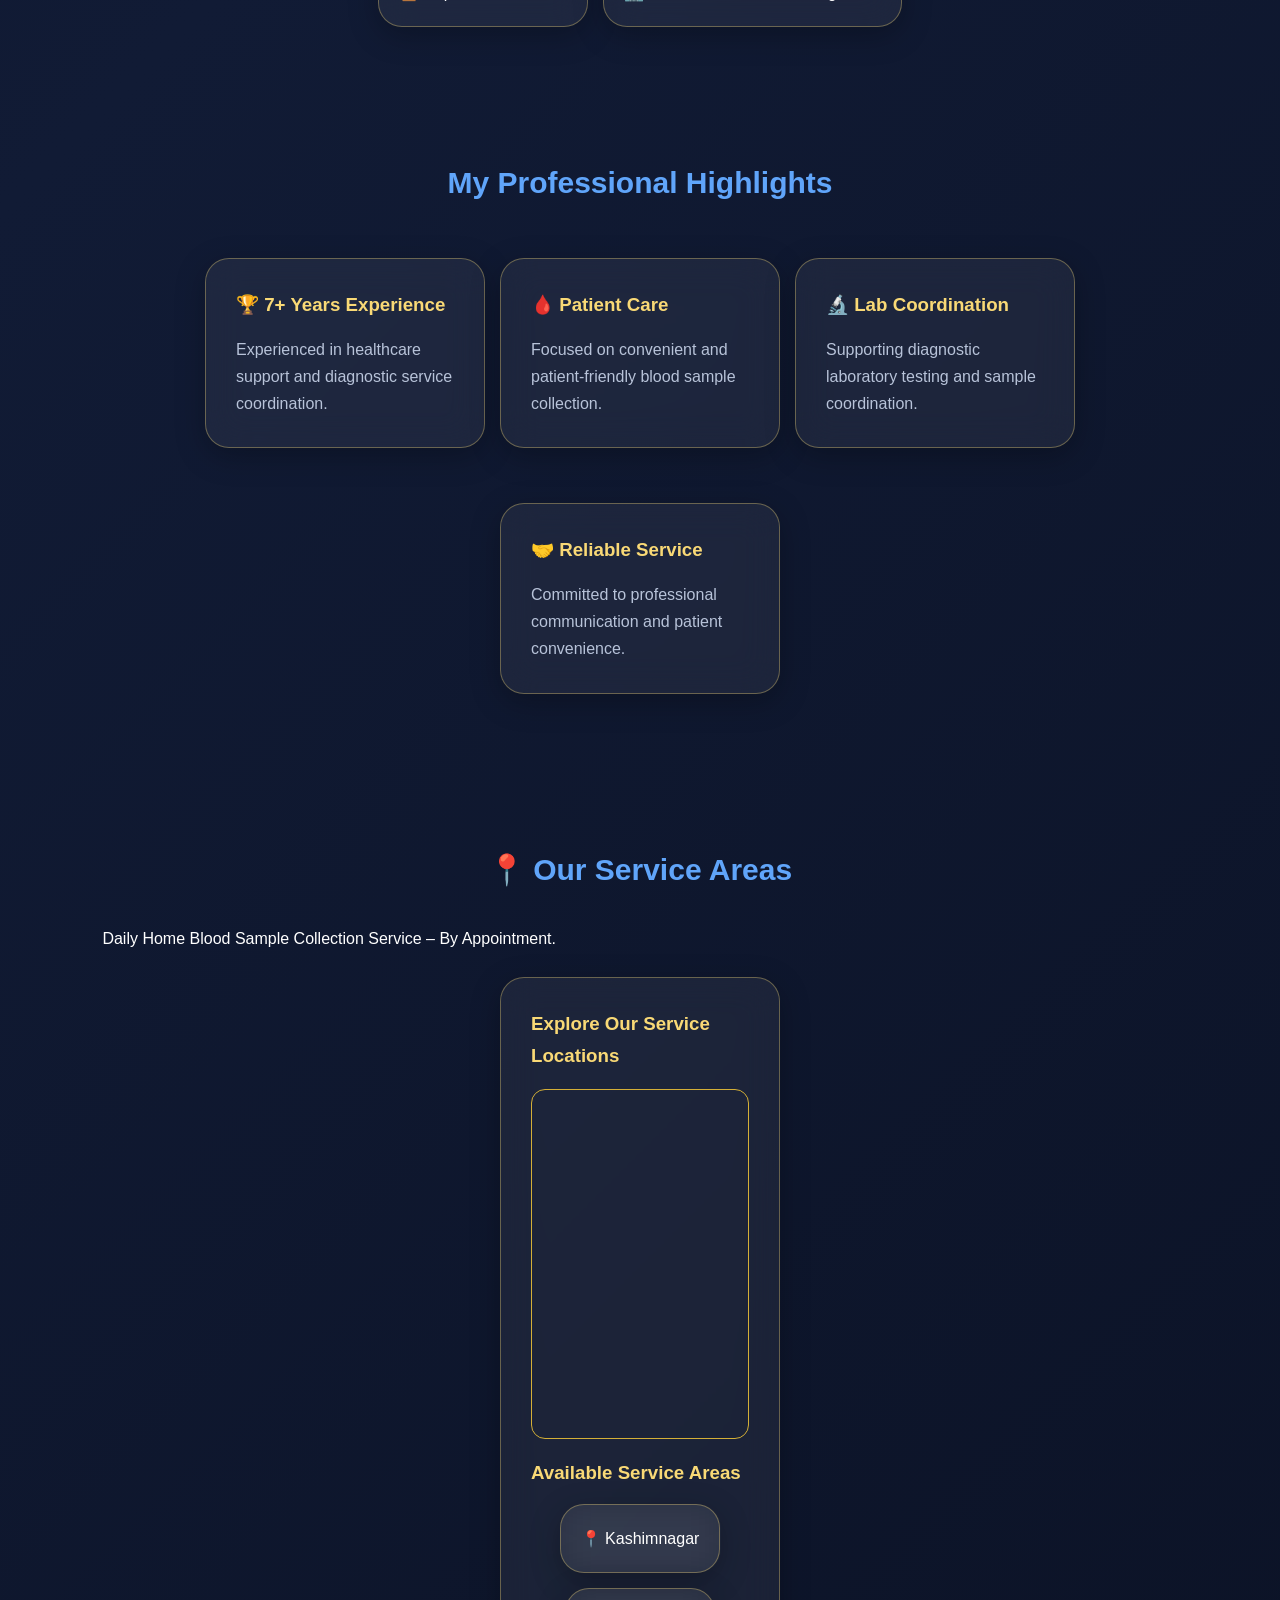
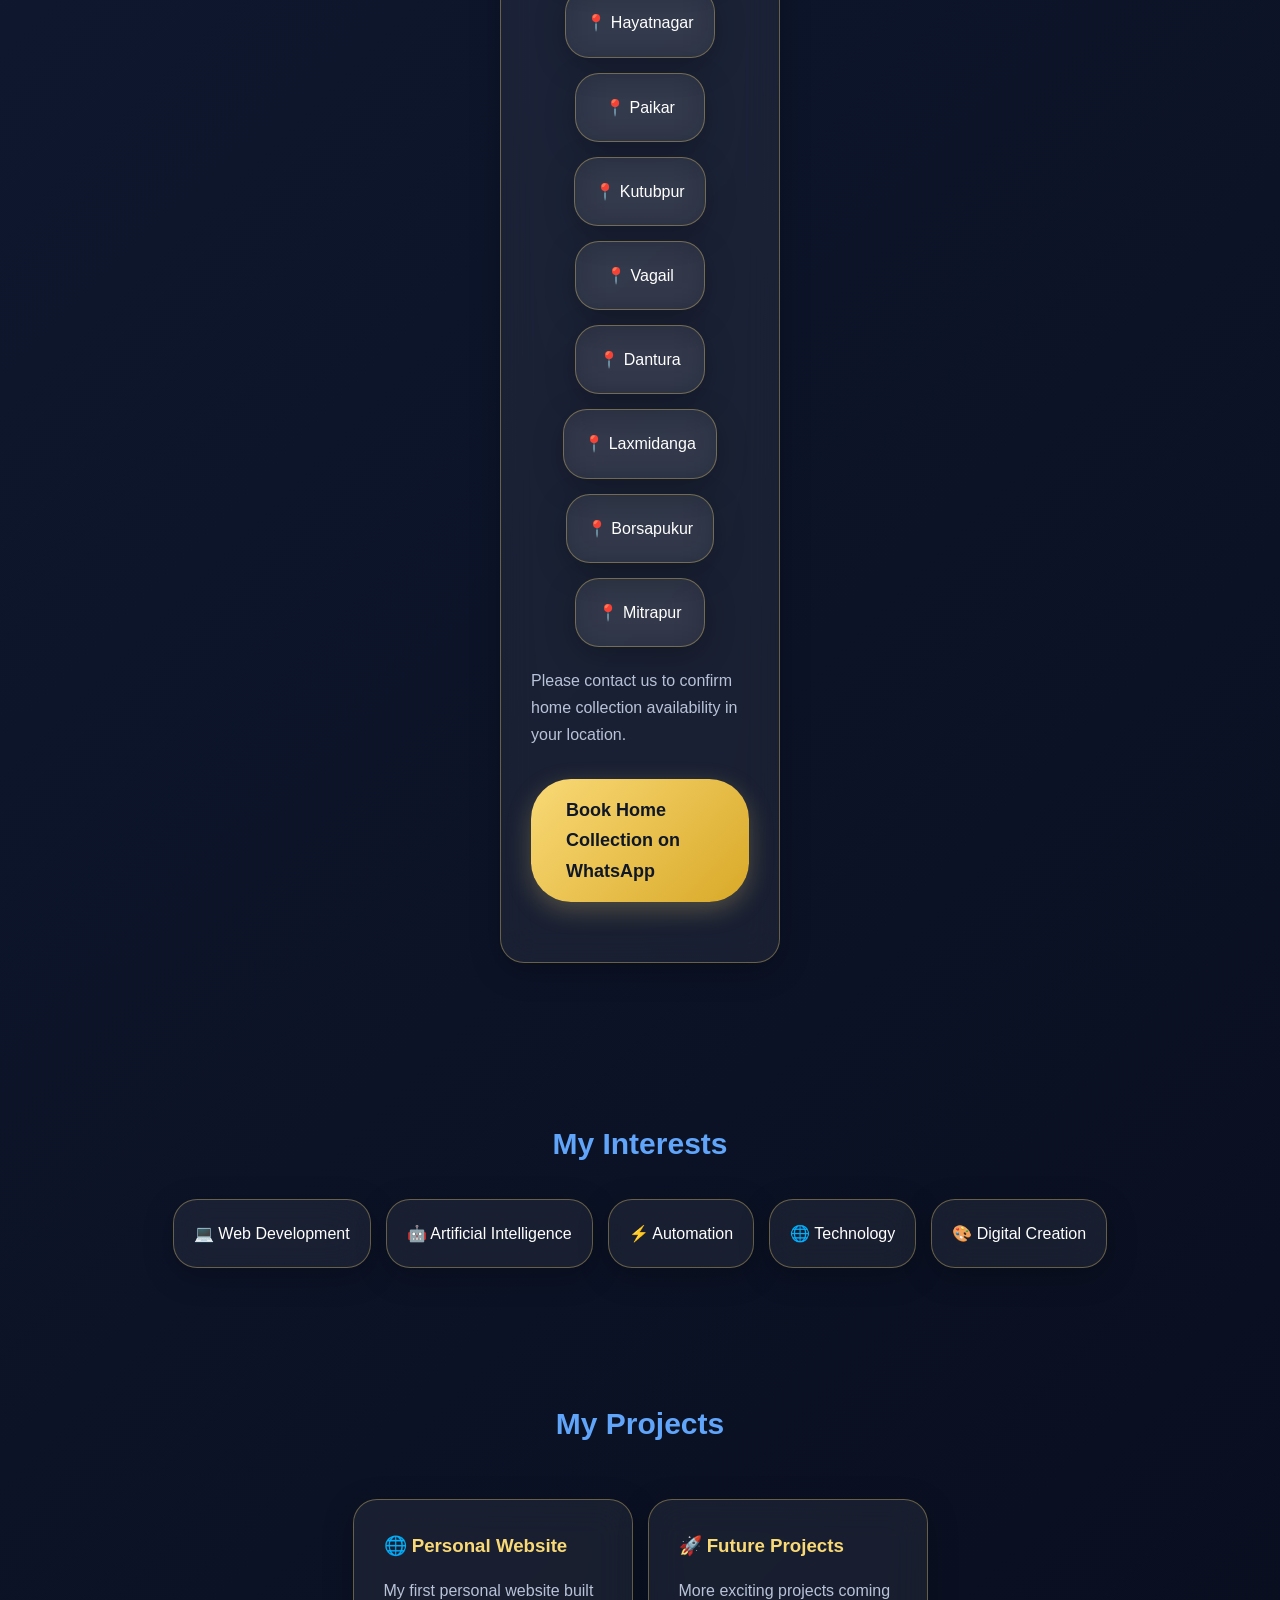
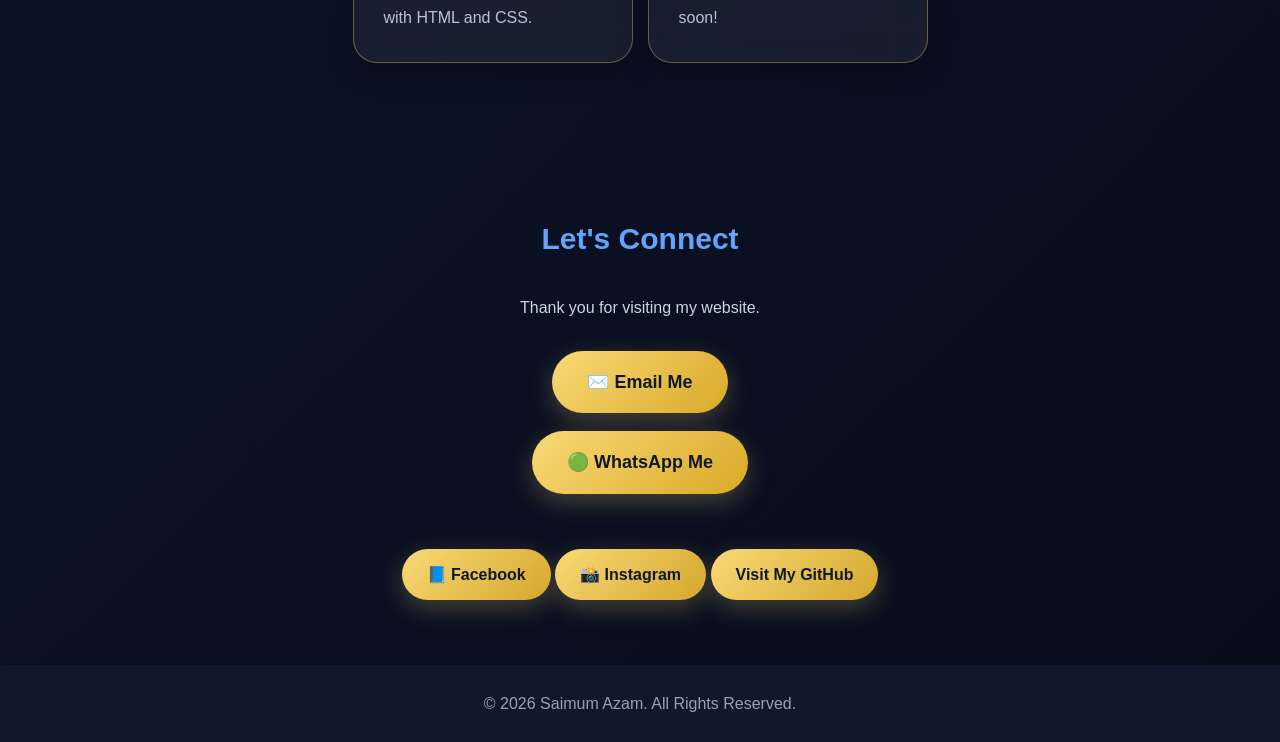
==== commit cde99a17: "Update index.html" ====
--- a/index.html
+++ b/index.html
@@ -449,127 +449,353 @@
   .site-header .logo {
     font-size: 23px;
   }
-}
-/* Homepage: show only selected sections */
-body > section:not(#healthcare):not(#workflow):not(#booking):not(#reviews):not(#faq):not(#service-areas) {
+
+/* Keep full sections on their own pages */
+body > section {
     display: none !important;
 }
-    /* PREMIUM FROSTED GLASS HOMEPAGE */
+    /* PREMIUM LIQUID GLASS DESIGN */
 
 body {
+  background: #071827;
+  color: #f7fbff;
+  font-family: Inter, -apple-system, BlinkMacSystemFont,
+    "Segoe UI", Arial, sans-serif;
+  overflow-x: hidden;
+}
+
+.glass-home {
+  position: relative;
+  isolation: isolate;
+  overflow: hidden;
+  max-width: 1500px;
+  margin: auto;
+  padding: 42px 5.5% 64px;
   background:
-    radial-gradient(ellipse at 15% 15%, #315b7c 0%, transparent 45%),
-    linear-gradient(135deg, #071a2d, #142c43 55%, #263c4b);
-  color: #f8fbff;
-  font-family: Inter, Arial, sans-serif;
-}
-
-.glass-home {
-  padding: 55px 6%;
-  max-width: 1450px;
-  margin: auto;
+    radial-gradient(ellipse at 80% 8%,
+      rgba(173,226,255,.30), transparent 28%),
+    radial-gradient(ellipse at 14% 46%,
+      rgba(51,144,190,.34), transparent 38%),
+    radial-gradient(ellipse at 88% 88%,
+      rgba(193,228,242,.18), transparent 27%),
+    linear-gradient(128deg,#071d31,#17435d 50%,#0a2539);
+}
+
+.glass-home::before,
+.glass-home::after {
+  content: "";
+  position: absolute;
+  z-index: 0;
+  pointer-events: none;
+  border-radius: 50%;
+  filter: blur(3px);
+}
+
+.glass-home::before {
+  width: 490px;
+  height: 490px;
+  top: -220px;
+  right: 7%;
+  background: radial-gradient(circle,
+    rgba(217,245,255,.30),
+    rgba(83,171,211,.08) 48%,
+    transparent 72%);
+}
+
+.glass-home::after {
+  width: 560px;
+  height: 560px;
+  bottom: -330px;
+  left: 18%;
+  background: radial-gradient(circle,
+    rgba(111,196,231,.23), transparent 68%);
+}
+
+.glass-home > * {
+  position: relative;
+  z-index: 1;
 }
 
 .glass-hero {
-  min-height: 390px;
+  position: relative;
+  isolation: isolate;
+  min-height: 430px;
   display: flex;
   align-items: center;
-  padding: 55px;
-  border: 1px solid rgba(255,255,255,.35);
-  border-radius: 32px;
+  padding: clamp(24px,4vw,58px);
+  overflow: hidden;
+  border: 1px solid rgba(235,249,255,.52);
+  border-radius: 34px;
+
   background: linear-gradient(
-    120deg,
-    rgba(255,255,255,.20),
-    rgba(255,255,255,.05)
+    112deg,
+    rgba(229,247,255,.19),
+    rgba(165,219,244,.09) 46%,
+    rgba(8,42,65,.18)
   );
-  backdrop-filter: blur(24px);
-  -webkit-backdrop-filter: blur(24px);
-  box-shadow: 0 25px 70px rgba(0,0,0,.22);
-}
+
+  -webkit-backdrop-filter: blur(34px) saturate(180%);
+  backdrop-filter: blur(34px) saturate(180%);
+
+  box-shadow:
+    0 28px 78px rgba(0,9,22,.40),
+    0 4px 14px rgba(5,22,36,.22),
+    inset 0 1.5px 1px rgba(255,255,255,.75),
+    inset 0 -1px 1px rgba(206,240,255,.20);
+}
+
+.glass-hero::before {
+  content: "";
+  position: absolute;
+  z-index: -1;
+  inset: 1px;
+  border-radius: 33px;
+  background:
+    linear-gradient(
+      118deg,
+      rgba(255,255,255,.24),
+      transparent 28%,
+      transparent 68%,
+      rgba(196,235,255,.16)
+    ),
+    radial-gradient(
+      ellipse at 18% 0%,
+      rgba(255,255,255,.22),
+      transparent 46%
+    );
+  pointer-events: none;
+}
+
+.glass-hero::after {
+  content: "";
+  position: absolute;
+  z-index: 0;
+  top: -45%;
+  left: -76%;
+  width: 52%;
+  height: 190%;
+  transform: rotate(24deg);
+  pointer-events: none;
+  background: linear-gradient(
+    90deg,
+    transparent,
+    rgba(255,255,255,.14),
+    transparent
+  );
+  animation: glassShimmer 12s ease-in-out infinite;
+}
+
+@keyframes glassShimmer {
+  0%,62% {
+    left: -76%;
+    opacity: 0;
+  }
+  70% {
+    opacity: .8;
+  }
+  100% {
+    left: 130%;
+    opacity: 0;
+  }
+}
+
+/* Hero text stays on the main glass surface */
 
 .glass-content {
-  max-width: 650px;
+  position: relative;
+  z-index: 1;
+  max-width: 690px;
+  padding: 0;
+  background: transparent;
+  border: none;
+  box-shadow: none;
+}
+
+.glass-content > span {
+  color: #e4f5ff;
+  font-size: 12px;
+  font-weight: 700;
+  letter-spacing: .22em;
+  text-shadow: 0 1px 10px rgba(0,0,0,.25);
 }
 
 .glass-content h1 {
-  font-size: clamp(36px, 5vw, 62px);
-  line-height: 1.12;
   margin: 18px 0;
+  color: #fff;
+  font-size: clamp(36px,5vw,64px);
+  line-height: 1.08;
+  letter-spacing: -.035em;
+  text-shadow: 0 3px 24px rgba(0,17,32,.38);
 }
 
 .glass-content p {
-  color: #d7e6f3;
-  font-size: 17px;
-}
+  color: rgba(242,250,255,.94);
+  font-size: clamp(15px,1.5vw,18px);
+  line-height: 1.65;
+  text-shadow: 0 1px 10px rgba(0,0,0,.24);
+}
+
+/* Realistic glass buttons */
 
 .glass-button {
-  display: inline-block;
+  position: relative;
+  display: inline-flex;
+  align-items: center;
+  justify-content: center;
+  gap: 9px;
   margin-top: 25px;
   padding: 14px 25px;
+  overflow: hidden;
+  border: 1px solid rgba(255,255,255,.60);
   border-radius: 50px;
-  color: white;
+  color: #fff;
+  font-weight: 600;
   text-decoration: none;
-  border: 1px solid rgba(255,255,255,.45);
-  background: rgba(255,255,255,.20);
-  backdrop-filter: blur(15px);
-  transition: .3s ease;
+
+  background: linear-gradient(
+    135deg,
+    rgba(255,255,255,.35),
+    rgba(174,222,246,.13)
+  );
+
+  -webkit-backdrop-filter: blur(18px) saturate(185%);
+  backdrop-filter: blur(18px) saturate(185%);
+
+  box-shadow:
+    0 8px 25px rgba(0,15,29,.22),
+    inset 0 1px rgba(255,255,255,.66),
+    inset 0 -1px rgba(207,239,255,.20);
+
+  transition: .32s ease;
+}
+
+.glass-button::before {
+  content: "";
+  position: absolute;
+  inset: 1px 12% auto;
+  height: 1px;
+  background: rgba(255,255,255,.75);
 }
 
 .glass-button:hover {
+  transform: translateY(-3px);
   background: rgba(255,255,255,.35);
-  transform: translateY(-3px);
-}
+  box-shadow: 0 14px 32px rgba(0,16,30,.30);
+}
+
+/* Premium glass cards */
 
 .glass-grid {
   display: grid;
-  grid-template-columns: 1fr 1fr;
-  gap: 18px;
-  margin-top: 18px;
+  grid-template-columns: repeat(2,minmax(0,1fr));
+  gap: 20px;
+  margin-top: 20px;
 }
 
 .glass-card {
-  min-height: 220px;
-  padding: 32px;
-  border-radius: 28px;
-  border: 1px solid rgba(255,255,255,.30);
-  background: rgba(255,255,255,.12);
-  backdrop-filter: blur(22px);
-  -webkit-backdrop-filter: blur(22px);
-  transition: .3s ease;
+  position: relative;
+  isolation: isolate;
+  min-height: 225px;
+  padding: 34px;
+  overflow: hidden;
+  border: 1px solid rgba(235,249,255,.42);
+  border-radius: 29px;
+
+  background: linear-gradient(
+    135deg,
+    rgba(229,247,255,.22),
+    rgba(147,207,236,.09) 57%,
+    rgba(8,42,66,.20)
+  );
+
+  -webkit-backdrop-filter: blur(30px) saturate(178%);
+  backdrop-filter: blur(30px) saturate(178%);
+
+  box-shadow:
+    0 18px 48px rgba(0,12,25,.29),
+    inset 0 1px rgba(255,255,255,.58),
+    inset 0 -1px rgba(207,236,249,.14);
+
+  transition: .35s ease;
+}
+
+.glass-card::before {
+  content: "";
+  position: absolute;
+  z-index: -1;
+  inset: 0;
+  pointer-events: none;
+  background:
+    linear-gradient(
+      115deg,
+      rgba(255,255,255,.18),
+      transparent 38%
+    ),
+    radial-gradient(
+      ellipse at 10% 0%,
+      rgba(255,255,255,.22),
+      transparent 48%
+    );
 }
 
 .glass-card:hover {
-  transform: translateY(-6px);
-  background: rgba(255,255,255,.20);
+  transform: translateY(-5px);
+  border-color: rgba(255,255,255,.68);
+  box-shadow:
+    0 25px 56px rgba(0,12,25,.36),
+    inset 0 1px rgba(255,255,255,.72);
 }
 
 .glass-card h2 {
+  margin-bottom: 12px;
+  color: #fff;
   font-size: 25px;
-  margin-bottom: 12px;
+  text-shadow: 0 2px 12px rgba(0,15,28,.30);
 }
 
 .glass-card p {
-  color: #d7e6f3;
+  color: rgba(235,247,255,.92);
+  line-height: 1.7;
+}
+
+@media(prefers-reduced-motion:reduce) {
+  .glass-hero::after {
+    animation: none;
+  }
+
+  .glass-button,
+  .glass-card {
+    transition: none;
+  }
 }
 
 @media(max-width:700px) {
   .glass-home {
-    padding: 25px 16px;
+    padding: 22px 14px 38px;
   }
 
   .glass-hero {
-    min-height: 340px;
-    padding: 28px;
+    min-height: 370px;
+    padding: 18px;
+    border-radius: 26px;
+  }
+
+  .glass-content h1 {
+    font-size: clamp(34px,9vw,48px);
   }
 
   .glass-grid {
     grid-template-columns: 1fr;
+    gap: 14px;
+    margin-top: 14px;
   }
 
   .glass-card {
-    min-height: 180px;
-  }
-}
+    min-height: 185px;
+    padding: 27px;
+    border-radius: 24px;
+  }
+
 </style>
 </head>
 
@@ -661,7 +887,7 @@
 
 </main>
 
-
+ 
 <section id="booking">
   <h2>Smart Home Collection Booking</h2>
 
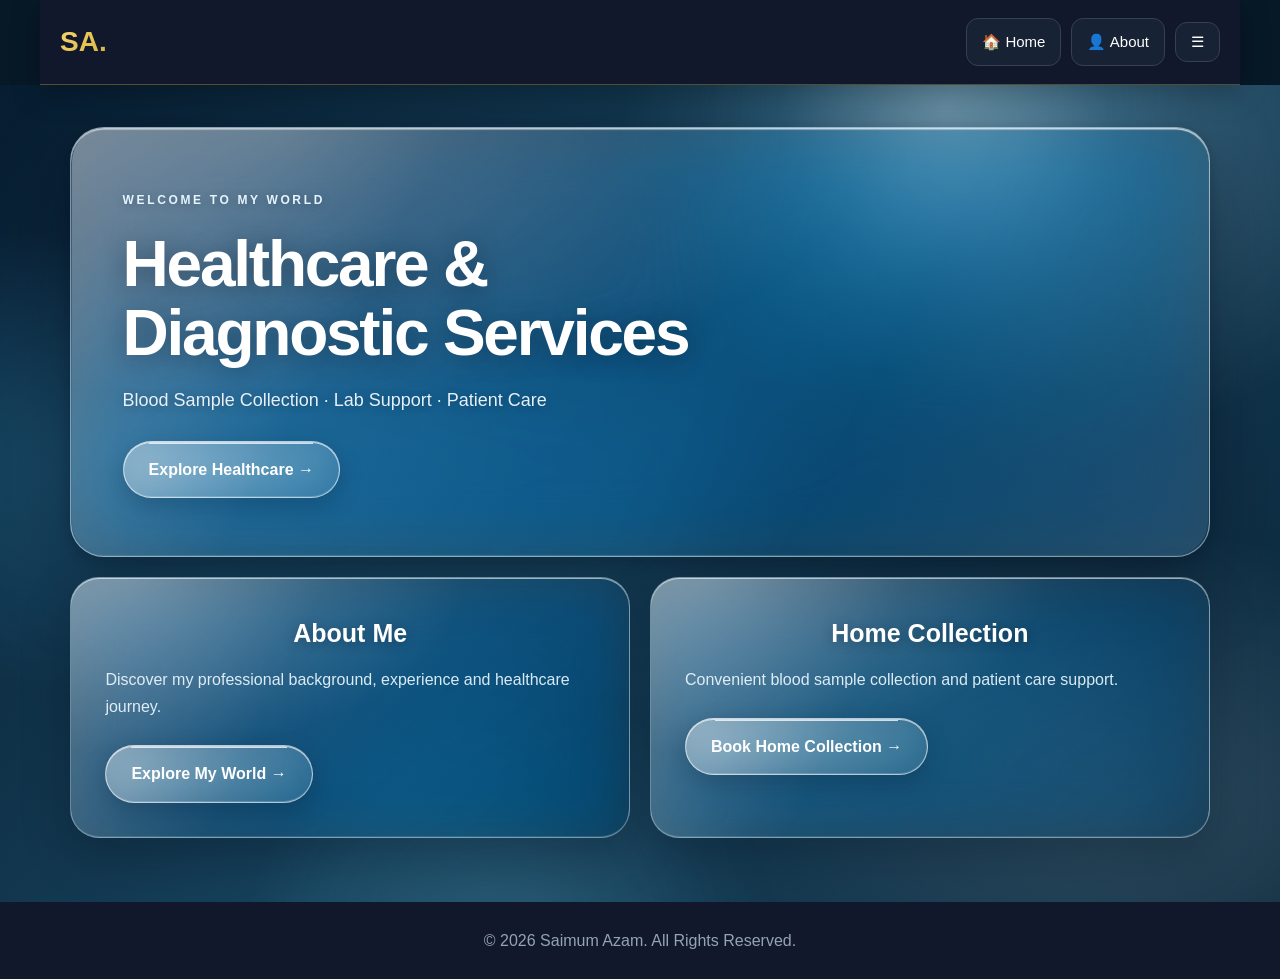
==== commit 9ae22396: "Update index.html" ====
--- a/index.html
+++ b/index.html
@@ -449,7 +449,7 @@
   .site-header .logo {
     font-size: 23px;
   }
-
+}
 /* Keep full sections on their own pages */
 body > section {
     display: none !important;
@@ -795,7 +795,7 @@
     padding: 27px;
     border-radius: 24px;
   }
-
+}
 </style>
 </head>
 
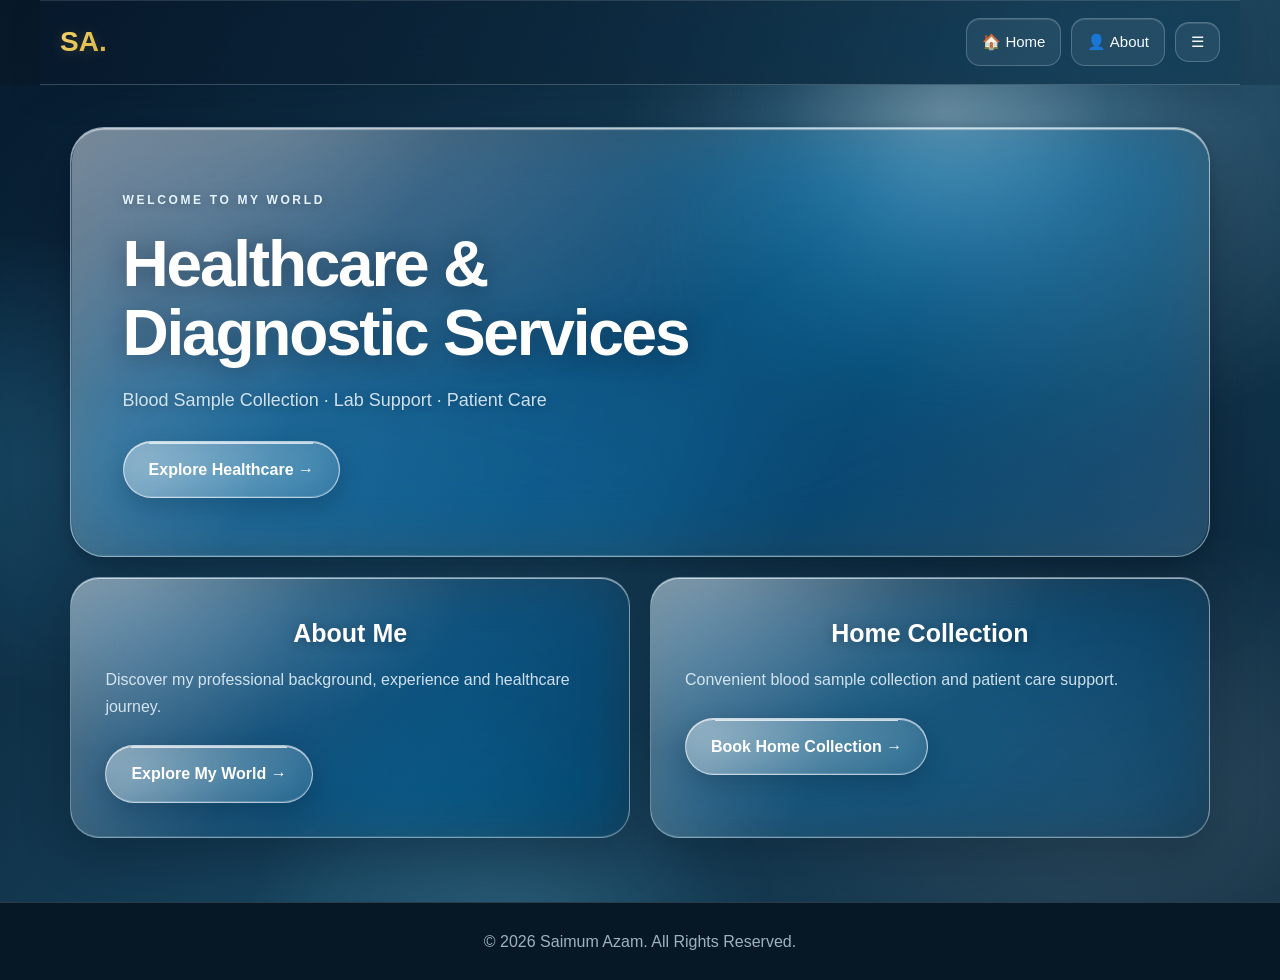
==== commit df81f3e0: "Update index.html" ====
--- a/index.html
+++ b/index.html
@@ -797,6 +797,7 @@
   }
 }
 </style>
+<link rel="stylesheet" href="theme.css">
 </head>
 
 <body>
--- a/theme.css
+++ b/theme.css
@@ -0,0 +1,250 @@
+/* SAIMUM AZAM — SHARED LIQUID GLASS THEME
+   Shared visual system for every page. Page content/layout remains page-specific. */
+:root {
+  color-scheme: dark;
+  --sa-bg: #071827;
+  --sa-ink: #f7fbff;
+  --sa-muted: rgba(231, 244, 252, .88);
+  --sa-glass: rgba(225, 245, 255, .105);
+  --sa-glass-strong: rgba(225, 245, 255, .16);
+  --sa-edge: rgba(231, 248, 255, .34);
+  --sa-edge-bright: rgba(244, 251, 255, .58);
+  --sa-blue: #a9ddf8;
+  --sa-gold: #e4c76b;
+  --sa-shadow: 0 22px 58px rgba(0, 10, 24, .28);
+}
+
+html {
+  min-height: 100%;
+  background: var(--sa-bg);
+  scroll-behavior: smooth;
+}
+
+body {
+  min-height: 100vh;
+  color: var(--sa-ink) !important;
+  font-family: Inter, -apple-system, BlinkMacSystemFont, "Segoe UI", Arial, sans-serif !important;
+  line-height: 1.7;
+  background:
+    radial-gradient(ellipse at 82% 4%, rgba(119, 196, 231, .22), transparent 31%),
+    radial-gradient(ellipse at 12% 42%, rgba(35, 119, 160, .22), transparent 38%),
+    radial-gradient(ellipse at 88% 88%, rgba(181, 221, 239, .11), transparent 28%),
+    linear-gradient(132deg, #071827 0%, #12364d 52%, #081e30 100%) !important;
+  background-attachment: fixed !important;
+  overflow-x: hidden;
+}
+
+.site-header,
+header.site-header {
+  position: relative;
+  z-index: 1000;
+  width: 100%;
+  background: linear-gradient(110deg, rgba(8, 25, 43, .88), rgba(25, 61, 82, .70)) !important;
+  border-bottom: 1px solid rgba(223, 245, 255, .22) !important;
+  box-shadow: 0 10px 32px rgba(0, 10, 22, .16), inset 0 1px rgba(255,255,255,.12);
+  -webkit-backdrop-filter: blur(24px) saturate(160%);
+  backdrop-filter: blur(24px) saturate(160%);
+}
+
+.site-header .logo,
+.logo {
+  color: var(--sa-gold) !important;
+  text-shadow: 0 2px 14px rgba(228, 199, 107, .20);
+}
+
+.nav-icon,
+.menu-toggle {
+  color: #f7fbff !important;
+  background: rgba(226, 243, 255, .075) !important;
+  border: 1px solid rgba(230, 246, 255, .23) !important;
+  border-radius: 14px !important;
+  box-shadow: inset 0 1px rgba(255,255,255,.13);
+  transition: background .25s ease, border-color .25s ease, transform .25s ease;
+}
+
+.nav-icon:hover,
+.menu-toggle:hover {
+  color: #fff !important;
+  background: rgba(218, 241, 255, .17) !important;
+  border-color: rgba(255,255,255,.48) !important;
+  transform: translateY(-1px);
+}
+
+.menu-panel {
+  background: rgba(12, 34, 53, .90) !important;
+  border: 1px solid var(--sa-edge) !important;
+  border-radius: 18px !important;
+  box-shadow: var(--sa-shadow), inset 0 1px rgba(255,255,255,.15);
+  -webkit-backdrop-filter: blur(26px) saturate(170%);
+  backdrop-filter: blur(26px) saturate(170%);
+}
+
+.menu-panel a {
+  color: var(--sa-ink) !important;
+  border-radius: 10px;
+}
+
+.menu-panel a:hover {
+  color: #fff !important;
+  background: rgba(224, 244, 255, .12) !important;
+}
+
+.container,
+main.container {
+  width: min(100% - 32px, 1180px);
+  max-width: 1180px !important;
+  margin: 0 auto;
+  padding: clamp(28px, 5vw, 60px) 0 !important;
+}
+
+h1, h2, h3 {
+  color: #f6fbff;
+  text-shadow: 0 2px 18px rgba(0, 18, 34, .20);
+}
+
+h1 {
+  letter-spacing: -.025em;
+}
+
+p,
+.subtitle {
+  color: var(--sa-muted) !important;
+}
+
+.card,
+.service-card,
+.areas,
+.experience,
+.contact,
+.intro,
+.area-card,
+.booking,
+.skill-card,
+.highlight,
+.note,
+.project-card,
+.project,
+.skills .skill {
+  color: var(--sa-ink);
+  background: linear-gradient(135deg, rgba(226, 245, 255, .17), rgba(151, 207, 234, .065) 58%, rgba(7, 35, 55, .18)) !important;
+  border: 1px solid var(--sa-edge) !important;
+  border-radius: 22px !important;
+  box-shadow: 0 16px 42px rgba(0, 12, 26, .20), inset 0 1px rgba(255,255,255,.35);
+  -webkit-backdrop-filter: blur(24px) saturate(165%);
+  backdrop-filter: blur(24px) saturate(165%);
+  transition: transform .28s ease, border-color .28s ease, box-shadow .28s ease, background .28s ease;
+}
+
+.card:hover,
+.service-card:hover,
+.area-card:hover,
+.skill-card:hover,
+.project-card:hover {
+  transform: translateY(-4px);
+  border-color: var(--sa-edge-bright) !important;
+  box-shadow: 0 22px 48px rgba(0, 12, 26, .28), inset 0 1px rgba(255,255,255,.45);
+}
+
+.card h2,
+.service-card h3,
+.area-card h3,
+.skill-card h2,
+.skill-card h3,
+.highlight h2,
+.booking h2,
+.intro h2 {
+  color: var(--sa-gold) !important;
+}
+
+.area,
+.tag {
+  color: #e6f5ff !important;
+  background: rgba(222, 242, 255, .10) !important;
+  border: 1px solid rgba(230, 247, 255, .20);
+  border-radius: 999px;
+}
+
+a.back,
+a.whatsapp,
+a.btn,
+button:not(.menu-toggle),
+.contact-btn {
+  color: #f9fcff;
+  border: 1px solid rgba(255,255,255,.48);
+  border-radius: 999px;
+  background: linear-gradient(135deg, rgba(231,247,255,.28), rgba(150,210,239,.12));
+  box-shadow: 0 8px 22px rgba(0, 12, 25, .20), inset 0 1px rgba(255,255,255,.48);
+  -webkit-backdrop-filter: blur(16px) saturate(165%);
+  backdrop-filter: blur(16px) saturate(165%);
+  transition: transform .25s ease, background .25s ease, box-shadow .25s ease;
+}
+
+a.back:hover,
+a.whatsapp:hover,
+a.btn:hover,
+button:not(.menu-toggle):hover,
+.contact-btn:hover {
+  color: #fff;
+  transform: translateY(-2px);
+  background: linear-gradient(135deg, rgba(245,251,255,.40), rgba(170,224,247,.20));
+  box-shadow: 0 13px 28px rgba(0, 12, 25, .28), inset 0 1px rgba(255,255,255,.65);
+}
+
+input,
+select,
+textarea {
+  color: #f7fbff !important;
+  background: rgba(5, 24, 40, .48) !important;
+  border: 1px solid rgba(220, 242, 255, .28) !important;
+  border-radius: 12px !important;
+  outline: none;
+}
+
+input:focus,
+select:focus,
+textarea:focus {
+  border-color: rgba(190, 231, 251, .75) !important;
+  box-shadow: 0 0 0 3px rgba(132, 201, 235, .14);
+}
+
+footer {
+  color: rgba(222, 237, 247, .72) !important;
+  background: rgba(7, 23, 39, .48);
+  border-top: 1px solid rgba(224, 243, 255, .16) !important;
+  -webkit-backdrop-filter: blur(18px);
+  backdrop-filter: blur(18px);
+}
+
+@media (max-width: 700px) {
+  .container,
+  main.container {
+    width: min(100% - 28px, 1180px);
+    padding: 28px 0 !important;
+  }
+  .site-header {
+    padding-left: 14px !important;
+    padding-right: 14px !important;
+  }
+  .card,
+  .service-card,
+  .areas,
+  .experience,
+  .contact,
+  .intro,
+  .area-card,
+  .booking,
+  .skill-card,
+  .highlight,
+  .note,
+  .project-card {
+    border-radius: 18px !important;
+  }
+}
+
+@media (prefers-reduced-motion: reduce) {
+  *, *::before, *::after {
+    scroll-behavior: auto !important;
+    animation-duration: .01ms !important;
+    transition-duration: .01ms !important;
+  }
+}
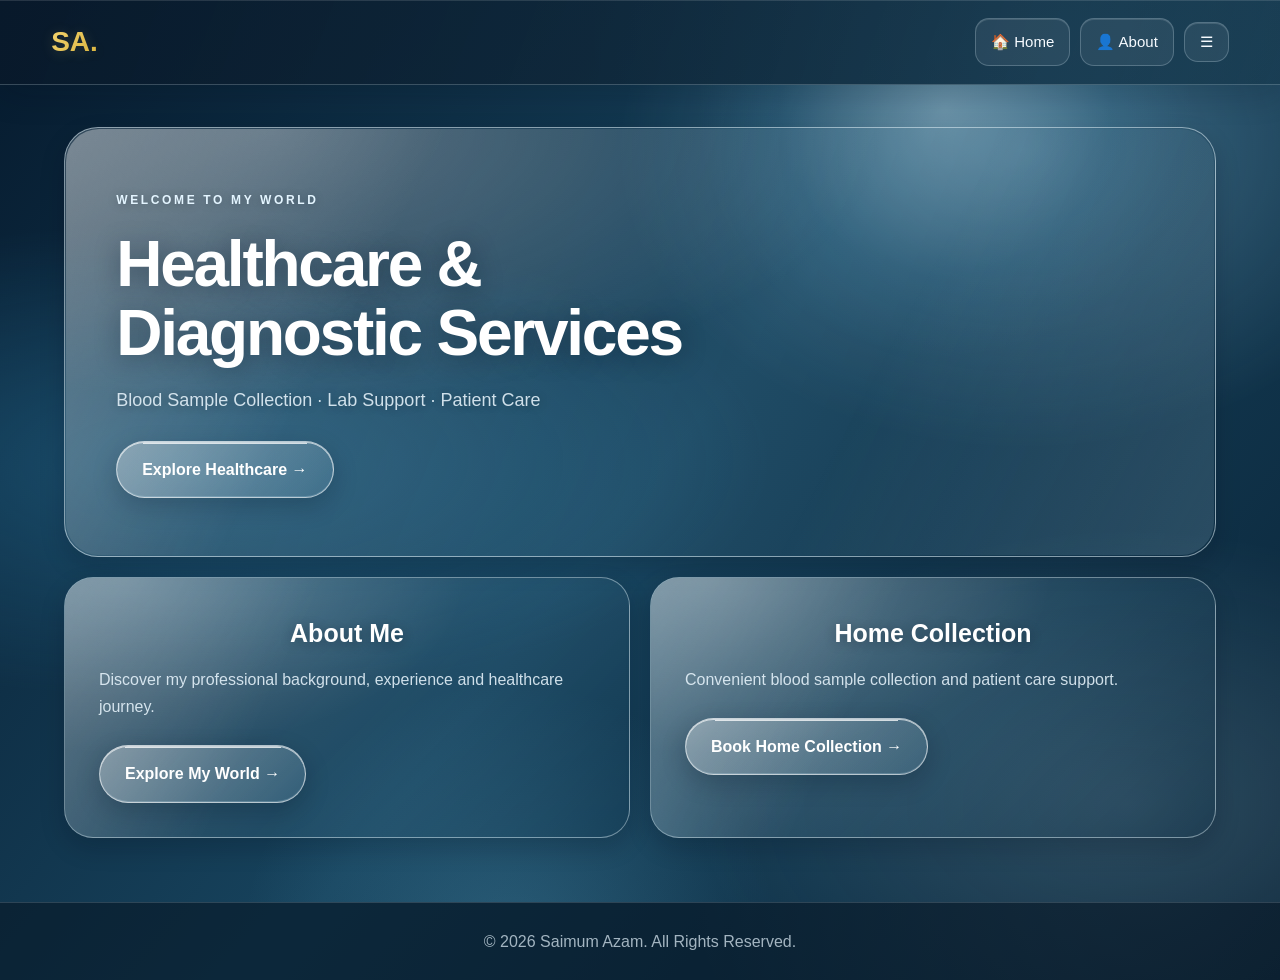
==== commit 87d5e7d3: "Update index.html" ====
--- a/index.html
+++ b/index.html
@@ -798,6 +798,7 @@
 }
 </style>
 <link rel="stylesheet" href="theme.css">
+<link rel="stylesheet" href="brand.css">
 </head>
 
 <body>
@@ -832,7 +833,8 @@
         <a href="professional-skills.html">Professional Skills</a>
         <a href="highlights.html">Highlights</a>
         <a href="service-areas.html">Service Areas</a>
-
+        <a href="laboratory.html">Laboratory</a>
+        <a href="pathology-tests.html">Pathology Test</a>
       </div>
     </div>
 
--- a/theme.css
+++ b/theme.css
@@ -248,3 +248,205 @@
     transition-duration: .01ms !important;
   }
 }
+
+/* MOBILE PERFORMANCE FIX */
+@media (max-width: 700px) {
+  body {
+    background-attachment: scroll !important;
+  }
+
+  .site-header,
+  .menu-panel,
+  .card,
+  .service-card,
+  .areas,
+  .experience,
+  .contact,
+  .intro,
+  .area-card,
+  .booking,
+  .skill-card,
+  .highlight,
+  .note,
+  .project-card,
+  .project,
+  .skills .skill,
+  .glass-hero,
+  .glass-card,
+  .glass-button,
+  .pathology-table-wrap {
+    -webkit-backdrop-filter: blur(8px) saturate(125%) !important;
+    backdrop-filter: blur(8px) saturate(125%) !important;
+  }
+
+  .glass-hero::after {
+    animation: none !important;
+    display: none !important;
+  }
+
+  .card,
+  .service-card,
+  .area-card,
+  .skill-card,
+  .project-card,
+  .glass-card,
+  .glass-button,
+  .nav-icon,
+  .menu-toggle {
+    transition: none !important;
+  }
+
+  .card:hover,
+  .service-card:hover,
+  .area-card:hover,
+  .skill-card:hover,
+  .project-card:hover,
+  .glass-card:hover,
+  .glass-button:hover {
+    transform: none !important;
+  }
+}
+/* =====================================
+   PC / LAPTOP PERFORMANCE OPTIMIZATION
+   Mobile styles remain unchanged
+===================================== */
+
+@media (min-width: 701px) {
+
+  html {
+    scroll-behavior: auto !important;
+  }
+
+  body {
+    background-attachment: scroll !important;
+  }
+
+  .site-header,
+  .menu-panel,
+  .card,
+  .service-card,
+  .areas,
+  .experience,
+  .contact,
+  .intro,
+  .area-card,
+  .booking,
+  .skill-card,
+  .highlight,
+  .note,
+  .project-card,
+  .project,
+  .skills .skill,
+  .glass-hero,
+  .glass-card,
+  .glass-button,
+  footer {
+    -webkit-backdrop-filter: none !important;
+    backdrop-filter: none !important;
+  }
+
+  .glass-hero::after {
+    animation: none !important;
+    display: none !important;
+  }
+
+  .glass-home::before,
+  .glass-home::after {
+    filter: none !important;
+  }
+
+  .card,
+  .service-card,
+  .area-card,
+  .skill-card,
+  .project-card,
+  .glass-card,
+  .glass-hero {
+    box-shadow: 0 10px 25px rgba(0,12,26,.20) !important;
+    transition: none !important;
+  }
+
+  .card:hover,
+  .service-card:hover,
+  .area-card:hover,
+  .skill-card:hover,
+  .project-card:hover,
+  .glass-card:hover,
+  .glass-hero:hover {
+    transform: none !important;
+  }
+
+  .glass-button,
+  .nav-icon,
+  .menu-toggle {
+    transition: none !important;
+  }
+}
+/* EXTRA DESKTOP PERFORMANCE FIX */
+@media (min-width: 701px) {
+
+  /* Stop remaining card animations */
+  .project,
+  .skill,
+  .project-card,
+  .skill-card,
+  .lab-card,
+  .lab-hero {
+    animation: none !important;
+    transition: none !important;
+  }
+
+  /* Remove heavy hover rendering */
+  .project:hover,
+  .skill:hover,
+  .project-card:hover,
+  .skill-card:hover,
+  .lab-card:hover {
+    transform: none !important;
+    box-shadow: 0 8px 20px rgba(0,12,26,.20) !important;
+  }
+
+  /* Keep glass appearance without expensive blur */
+  .project,
+  .skill,
+  .lab-card,
+  .lab-hero,
+  .pathology-table-wrap {
+    -webkit-backdrop-filter: none !important;
+    backdrop-filter: none !important;
+  }
+}
+
+/* =====================================
+   DESKTOP FLUID WIDTH FIX
+   Better screen space usage at low zoom
+===================================== */
+
+@media (min-width: 701px) {
+
+  .site-header,
+  header.site-header {
+    width: 100% !important;
+    max-width: none !important;
+    box-sizing: border-box !important;
+    padding-left: clamp(24px, 4vw, 70px) !important;
+    padding-right: clamp(24px, 4vw, 70px) !important;
+  }
+
+  .glass-home {
+    width: 100% !important;
+    max-width: none !important;
+    margin-left: 0 !important;
+    margin-right: 0 !important;
+    box-sizing: border-box !important;
+    padding-left: clamp(24px, 5vw, 90px) !important;
+    padding-right: clamp(24px, 5vw, 90px) !important;
+  }
+
+  .glass-home .glass-hero,
+  .glass-home .glass-grid {
+    width: 100% !important;
+    max-width: none !important;
+    box-sizing: border-box !important;
+  }
+}
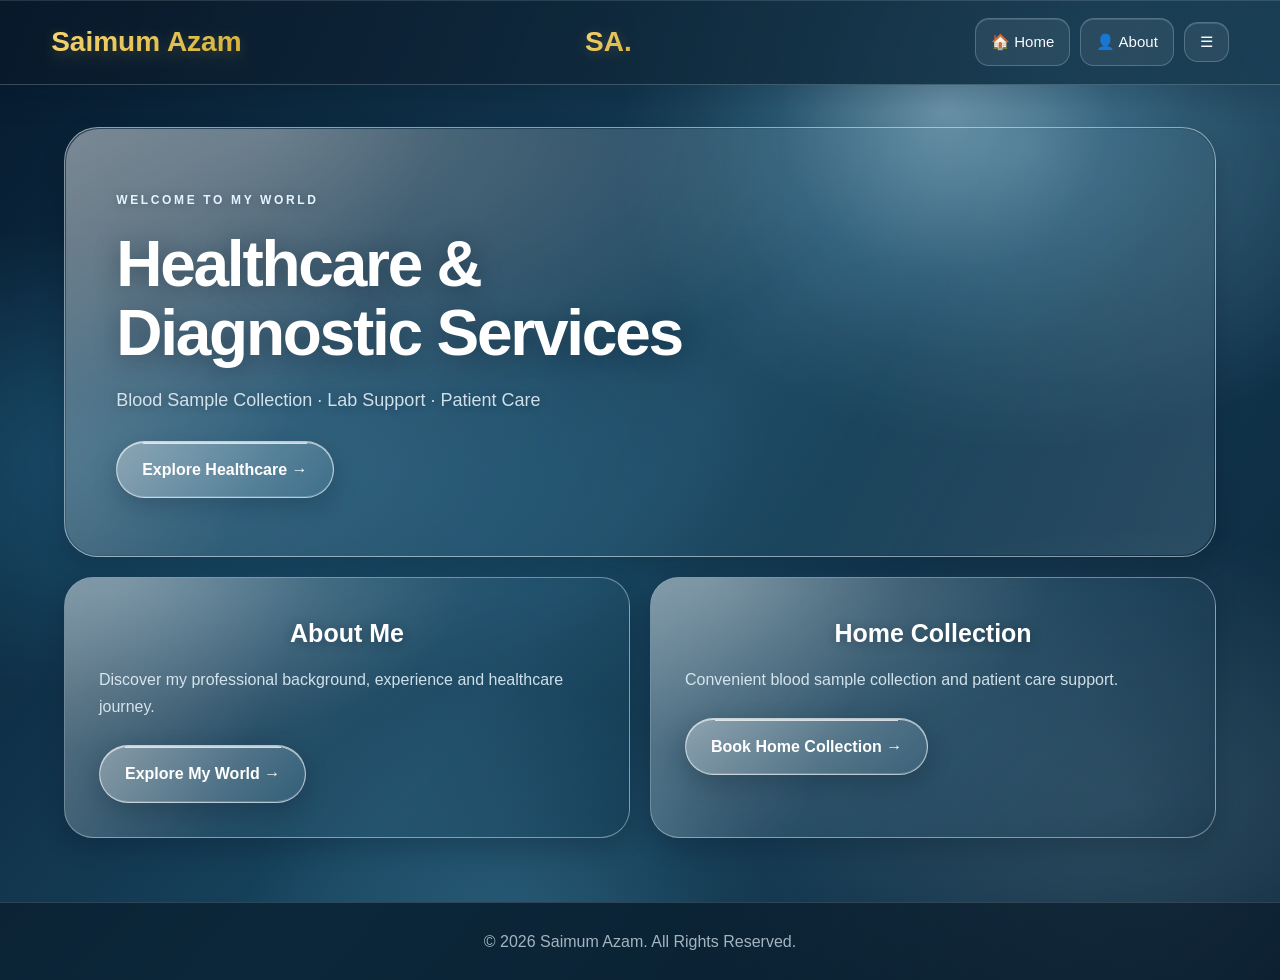
==== commit a1f4bc36: "Update index.html" ====
--- a/index.html
+++ b/index.html
@@ -804,7 +804,14 @@
 <body>
 
 <header class="site-header">
-
+<a href="index.html"
+   class="logo signature-logo"
+   aria-label="Saimum Azam Home">
+
+  <span class="logo-first">Saimum</span>
+  <span class="logo-last">Azam</span>
+
+</a>
   <div class="logo">SA.</div>
 
   <div class="nav-actions">
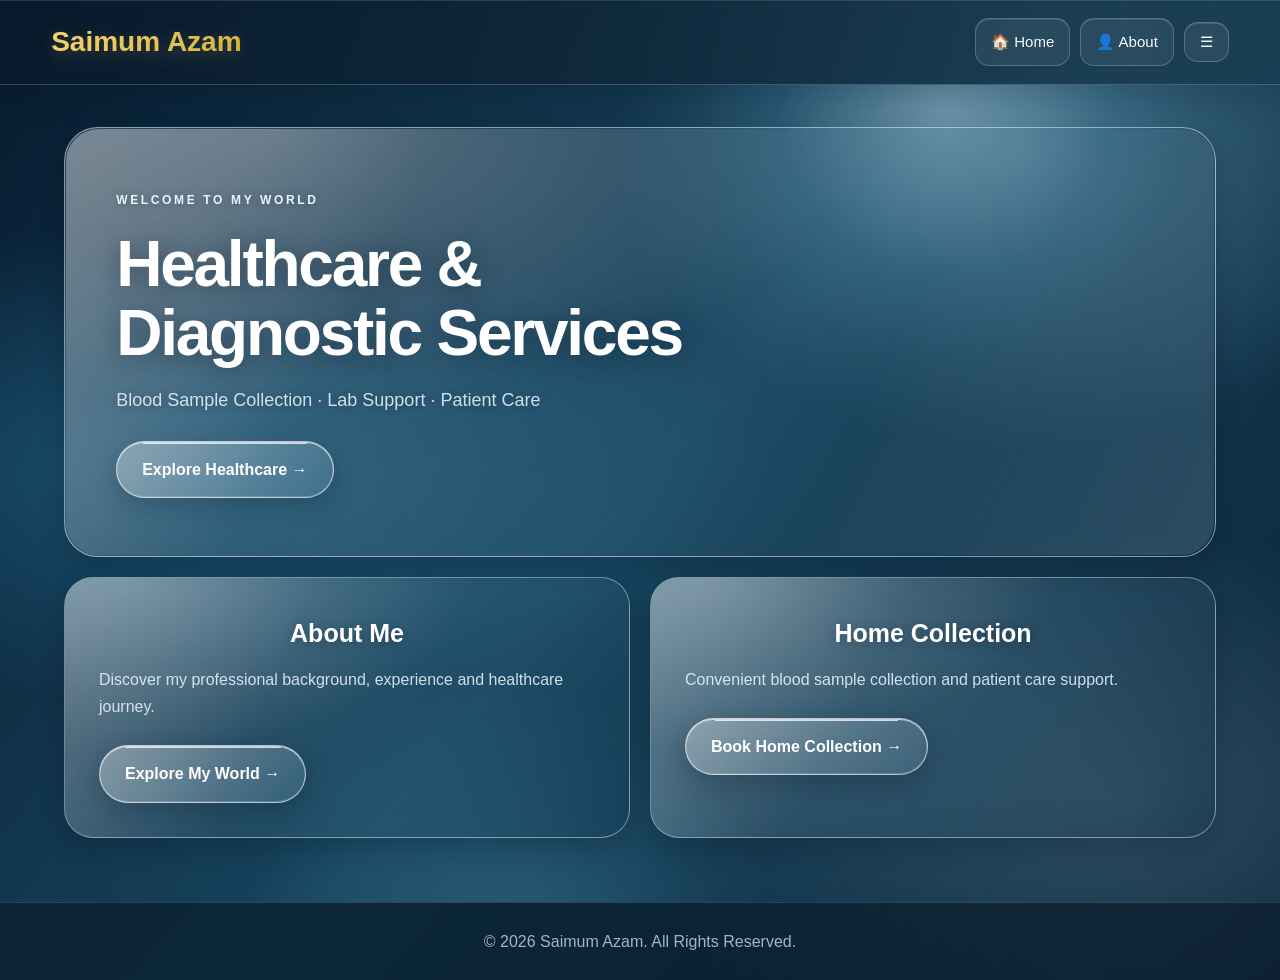
==== commit 2cedf6cf: "Update index.html" ====
--- a/index.html
+++ b/index.html
@@ -812,7 +812,7 @@
   <span class="logo-last">Azam</span>
 
 </a>
-  <div class="logo">SA.</div>
+
 
   <div class="nav-actions">
 
